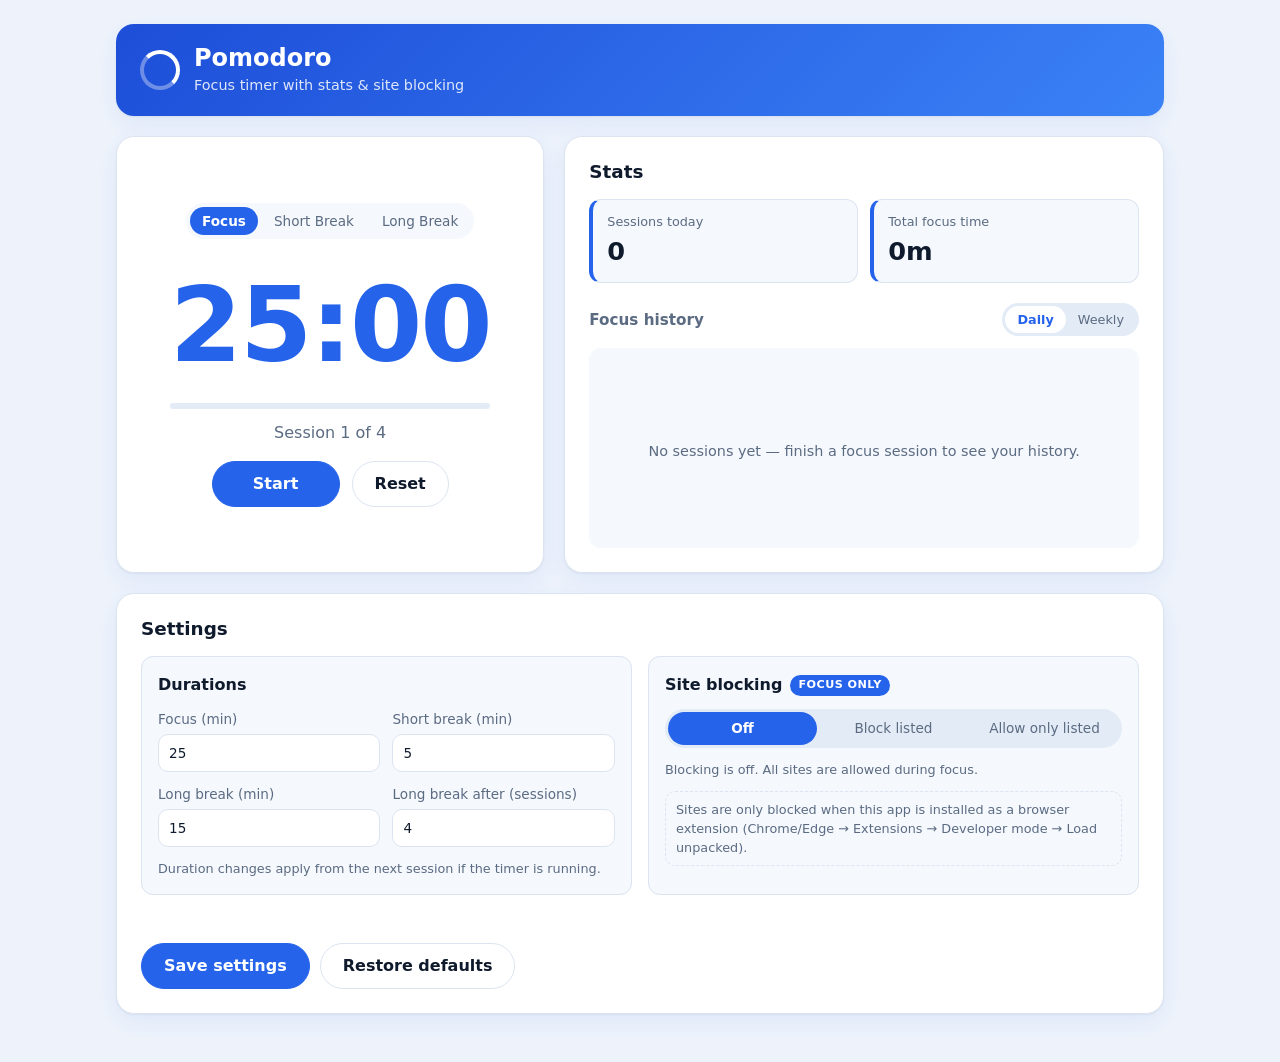
==== index.html @ adfc5415 "Initial commit" ====
<!DOCTYPE html>
<html lang="en">
<head>
  <meta charset="UTF-8">
  <meta name="viewport" content="width=device-width, initial-scale=1.0">
  <title>Pomodoro Timer</title>
  <link rel="stylesheet" href="css/style.css">
</head>
<body>
  <main class="app" data-mode="focus">
    <!-- Header -->
    <header class="card app-header">
      <div class="brand">
        <span class="brand-mark" aria-hidden="true"></span>
        <div>
          <h1>Pomodoro</h1>
          <p class="brand-sub">Focus timer with stats &amp; site blocking</p>
        </div>
      </div>
    </header>

    <!-- Timer -->
    <section class="card timer" aria-labelledby="timer-heading">
      <h2 id="timer-heading" class="visually-hidden">Timer</h2>

      <ol class="modes" aria-label="Current mode">
        <li class="mode" data-mode="focus" aria-current="step">Focus</li>
        <li class="mode" data-mode="short">Short Break</li>
        <li class="mode" data-mode="long">Long Break</li>
      </ol>

      <div id="time" class="time" role="timer" aria-live="off">25:00</div>

      <div class="progress" aria-hidden="true"><div id="progressBar" class="progress-bar"></div></div>

      <p id="cycle" class="cycle">Session 1 of 4</p>

      <div class="controls">
        <button id="startPause" type="button" class="btn btn-primary">Start</button>
        <button id="reset" type="button" class="btn">Reset</button>
      </div>

      <p id="blockStatus" class="block-status" hidden></p>
      <p id="status" class="visually-hidden" aria-live="polite"></p>
    </section>

    <!-- Stats -->
    <section class="card stats" aria-labelledby="stats-heading">
      <h2 id="stats-heading" class="card-title">Stats</h2>

      <div class="tiles">
        <div class="tile">
          <span class="tile-label">Sessions today</span>
          <span id="todayCount" class="tile-value">0</span>
        </div>
        <div class="tile">
          <span class="tile-label">Total focus time</span>
          <span id="totalFocus" class="tile-value">0m</span>
        </div>
      </div>

      <div class="chart-header">
        <h3 id="chart-heading">Focus history</h3>
        <div class="toggle" role="group" aria-label="History range">
          <button type="button" class="toggle-btn" data-range="daily" aria-pressed="true">Daily</button>
          <button type="button" class="toggle-btn" data-range="weekly" aria-pressed="false">Weekly</button>
        </div>
      </div>

      <div id="chart" class="chart" role="img" aria-labelledby="chart-heading">
        <p class="chart-empty">No sessions yet — finish a focus session to see your history.</p>
      </div>
    </section>

    <!-- Settings -->
    <section class="card settings" aria-labelledby="settings-heading">
      <h2 id="settings-heading" class="card-title">Settings</h2>

      <form id="settingsForm" class="settings-form" novalidate>
        <!-- Durations -->
        <fieldset class="panel">
          <legend class="panel-title">Durations</legend>
          <div class="fields">
            <label class="field">
              <span>Focus (min)</span>
              <input type="number" name="focus" min="1" max="120" step="1" value="25" required>
            </label>
            <label class="field">
              <span>Short break (min)</span>
              <input type="number" name="short" min="1" max="120" step="1" value="5" required>
            </label>
            <label class="field">
              <span>Long break (min)</span>
              <input type="number" name="long" min="1" max="120" step="1" value="15" required>
            </label>
            <label class="field">
              <span>Long break after (sessions)</span>
              <input type="number" name="longEvery" min="1" max="12" step="1" value="4" required>
            </label>
          </div>
          <p class="hint">Duration changes apply from the next session if the timer is running.</p>
        </fieldset>

        <!-- Site blocking -->
        <fieldset class="panel">
          <legend class="panel-title">Site blocking <span class="badge">focus only</span></legend>

          <div class="segmented" role="radiogroup" aria-label="Blocking mode">
            <label><input type="radio" name="blockMode" value="off" checked><span>Off</span></label>
            <label><input type="radio" name="blockMode" value="blocklist"><span>Block listed</span></label>
            <label><input type="radio" name="blockMode" value="allowlist"><span>Allow only listed</span></label>
          </div>

          <p id="modeHint" class="hint">Blocking is off. All sites are allowed during focus.</p>

          <label class="field site-list" data-for-mode="blocklist" hidden>
            <span>Disallowed sites <small>(one per line)</small></span>
            <textarea name="blockedSites" rows="5" spellcheck="false" autocapitalize="off"
                      placeholder="youtube.com&#10;reddit.com&#10;x.com"></textarea>
          </label>

          <label class="field site-list" data-for-mode="allowlist" hidden>
            <span>Allowed sites <small>(one per line)</small></span>
            <textarea name="allowedSites" rows="5" spellcheck="false" autocapitalize="off"
                      placeholder="docs.google.com&#10;github.com&#10;stackoverflow.com"></textarea>
          </label>

          <p id="blockerNote" class="note">
            Sites are only blocked when this app is installed as a browser extension
            (Chrome/Edge → Extensions → Developer mode → Load unpacked).
          </p>
        </fieldset>

        <p id="settingsError" class="form-error" role="alert"></p>

        <div class="form-actions">
          <button type="submit" class="btn btn-primary">Save settings</button>
          <button type="button" id="restoreDefaults" class="btn">Restore defaults</button>
        </div>
      </form>
    </section>
  </main>

  <script defer src="js/storage.js"></script>
  <script defer src="js/timer.js"></script>
  <script defer src="js/stats.js"></script>
  <script defer src="js/app.js"></script>
</body>
</html>
---- css/style.css ----
/* ==========================================================================
   Theme tokens — blue theme
   ========================================================================== */
:root {
  --bg: #eef3fb;
  --surface: #ffffff;
  --panel: #f5f8fd;
  --text: #0f1b2d;
  --muted: #5b6b82;
  --border: #dbe4f0;
  --track: #e3ebf6;

  --primary: #2563eb;
  --primary-strong: #1d4ed8;
  --focus: #2563eb;   /* blue   */
  --short: #0891b2;   /* cyan   */
  --long: #4f46e5;    /* indigo */
  --accent: var(--focus);
  --on-accent: #ffffff;

  --success: #0f766e;
  --danger: #dc2626;

  --header-from: #1d4ed8;
  --header-to: #3b82f6;

  --radius: 18px;
  --radius-sm: 12px;
  --shadow: 0 1px 2px rgb(15 27 45 / 0.05), 0 8px 24px rgb(37 99 235 / 0.08);
  --font: system-ui, -apple-system, "Segoe UI", Roboto, sans-serif;
}

@media (prefers-color-scheme: dark) {
  :root {
    --bg: #0b1220;
    --surface: #121b2e;
    --panel: #0f1828;
    --text: #e5ecf6;
    --muted: #94a3b8;
    --border: #1f2a40;
    --track: #1a2438;

    --primary: #60a5fa;
    --primary-strong: #3b82f6;
    --focus: #60a5fa;
    --short: #22d3ee;
    --long: #818cf8;
    --on-accent: #0b1220;

    --success: #2dd4bf;
    --danger: #f87171;

    --header-from: #1e3a8a;
    --header-to: #1d4ed8;

    --shadow: 0 1px 2px rgb(0 0 0 / 0.3);
  }
}

/* Per-mode accent color (set data-mode on .app) */
.app[data-mode="focus"] { --accent: var(--focus); }
.app[data-mode="short"] { --accent: var(--short); }
.app[data-mode="long"]  { --accent: var(--long); }

/* ==========================================================================
   Base
   ========================================================================== */
*,
*::before,
*::after { box-sizing: border-box; }

body {
  margin: 0;
  background: var(--bg);
  color: var(--text);
  font-family: var(--font);
  line-height: 1.5;
}

h1, h2, h3 { margin: 0; line-height: 1.2; }
h3 { font-size: 0.95rem; color: var(--muted); font-weight: 600; }

[hidden] { display: none !important; }

.visually-hidden {
  position: absolute;
  width: 1px;
  height: 1px;
  overflow: hidden;
  clip: rect(0 0 0 0);
  white-space: nowrap;
}

:focus-visible {
  outline: 3px solid var(--primary);
  outline-offset: 2px;
}

/* ==========================================================================
   Layout — card grid
   ========================================================================== */
.app {
  max-width: 1080px;
  margin: 0 auto;
  padding: 24px 16px 48px;
  display: grid;
  gap: 20px;
  grid-template-columns: minmax(0, 1fr);
  grid-template-areas:
    "header"
    "timer"
    "stats"
    "settings";
}
.app-header { grid-area: header; }
.timer      { grid-area: timer; }
.stats      { grid-area: stats; }
.settings   { grid-area: settings; }

@media (min-width: 880px) {
  .app {
    grid-template-columns: minmax(0, 5fr) minmax(0, 7fr);
    grid-template-areas:
      "header header"
      "timer  stats"
      "settings settings";
  }
}

.card {
  background: var(--surface);
  border: 1px solid var(--border);
  border-radius: var(--radius);
  box-shadow: var(--shadow);
  padding: 24px;
}

.card-title {
  font-size: 1.15rem;
  margin-bottom: 16px;
}

/* ==========================================================================
   Header
   ========================================================================== */
.app-header {
  background: linear-gradient(135deg, var(--header-from), var(--header-to));
  border: 0;
  color: #ffffff;
  padding: 20px 24px;
}
.brand {
  display: flex;
  align-items: center;
  gap: 14px;
}
.brand-mark {
  width: 40px;
  height: 40px;
  flex: none;
  border-radius: 50%;
  border: 4px solid rgb(255 255 255 / 0.35);
  border-top-color: #ffffff;
  border-right-color: #ffffff;
}
.app-header h1 { font-size: 1.5rem; }
.brand-sub {
  margin: 2px 0 0;
  font-size: 0.9rem;
  opacity: 0.85;
}

/* ==========================================================================
   Buttons
   ========================================================================== */
.btn {
  font: inherit;
  font-weight: 600;
  padding: 10px 22px;
  border-radius: 999px;
  border: 1px solid var(--border);
  background: var(--surface);
  color: var(--text);
  cursor: pointer;
  transition: background 0.2s, border-color 0.2s, transform 0.05s;
}
.btn:hover { background: var(--track); }
.btn:active { transform: translateY(1px); }

.btn-primary {
  background: var(--primary);
  border-color: var(--primary);
  color: var(--on-accent);
  min-width: 128px;
}
.btn-primary:hover { background: var(--primary-strong); border-color: var(--primary-strong); }

.timer .btn-primary { background: var(--accent); border-color: var(--accent); }
.timer .btn-primary:hover { filter: brightness(1.08); }

/* ==========================================================================
   Timer card
   ========================================================================== */
.timer {
  text-align: center;
  display: flex;
  flex-direction: column;
  justify-content: center;
  align-items: center;
}

.modes {
  list-style: none;
  margin: 0 0 8px;
  padding: 4px;
  display: inline-flex;
  gap: 4px;
  flex-wrap: wrap;
  justify-content: center;
  background: var(--panel);
  border-radius: 999px;
}
.mode {
  font-size: 0.85rem;
  padding: 4px 12px;
  border-radius: 999px;
  color: var(--muted);
}
.mode[aria-current="step"] {
  background: var(--accent);
  color: var(--on-accent);
  font-weight: 600;
}

.time {
  font-size: clamp(4rem, 14vw, 6.5rem);
  font-weight: 700;
  font-variant-numeric: tabular-nums;
  letter-spacing: -0.02em;
  color: var(--accent);
  transition: color 0.3s;
}

.progress {
  width: 100%;
  max-width: 320px;
  height: 6px;
  border-radius: 999px;
  background: var(--track);
  overflow: hidden;
  margin-bottom: 12px;
}
.progress-bar {
  height: 100%;
  width: var(--p, 0%);
  background: var(--accent);
  border-radius: inherit;
  transition: width 0.25s linear;
}

.cycle { margin: 0 0 16px; color: var(--muted); }

.controls {
  display: flex;
  justify-content: center;
  gap: 12px;
}

.block-status {
  margin: 16px 0 0;
  padding: 6px 12px;
  border-radius: 999px;
  background: var(--panel);
  border: 1px solid var(--border);
  color: var(--primary);
  font-size: 0.85rem;
  font-weight: 600;
}

/* ==========================================================================
   Stats card
   ========================================================================== */
.tiles {
  display: grid;
  grid-template-columns: 1fr 1fr;
  gap: 12px;
  margin-bottom: 20px;
}
.tile {
  background: var(--panel);
  border: 1px solid var(--border);
  border-left: 4px solid var(--primary);
  border-radius: var(--radius-sm);
  padding: 12px 14px;
  display: flex;
  flex-direction: column;
}
.tile-label { font-size: 0.8rem; color: var(--muted); }
.tile-value {
  font-size: 1.6rem;
  font-weight: 700;
  font-variant-numeric: tabular-nums;
}

.chart-header {
  display: flex;
  align-items: center;
  justify-content: space-between;
  gap: 8px;
  margin-bottom: 12px;
}

.toggle {
  display: inline-flex;
  background: var(--track);
  border-radius: 999px;
  padding: 3px;
}
.toggle-btn {
  font: inherit;
  font-size: 0.8rem;
  border: 0;
  background: transparent;
  color: var(--muted);
  padding: 4px 12px;
  border-radius: 999px;
  cursor: pointer;
}
.toggle-btn[aria-pressed="true"] {
  background: var(--surface);
  color: var(--primary);
  font-weight: 600;
}

/* Bar chart: app.js renders
   <div class="bar-col">
     <span class="bar-value">25m</span>
     <div class="bar-track"><div class="bar" style="--h: 60%"></div></div>
     <span class="bar-label">Mon</span>
   </div>
*/
.chart {
  display: flex;
  align-items: stretch;
  gap: 6px;
  height: 200px;
  padding: 12px 8px 4px;
  background: var(--panel);
  border-radius: var(--radius-sm);
}
.chart-empty {
  margin: auto;
  color: var(--muted);
  font-size: 0.9rem;
  text-align: center;
}

.bar-col {
  flex: 1;
  min-width: 0;
  display: flex;
  flex-direction: column;
  align-items: center;
  gap: 4px;
}
.bar-track {
  flex: 1;
  width: 100%;
  max-width: 36px;
  display: flex;
  align-items: flex-end;
  border-bottom: 1px solid var(--border);
}
.bar {
  width: 100%;
  height: var(--h, 0%);
  min-height: 2px;
  background: linear-gradient(to top, var(--primary-strong), var(--primary));
  opacity: 0.75;
  border-radius: 6px 6px 0 0;
  transition: height 0.4s ease;
}
.bar-col.is-current .bar { opacity: 1; }
.bar-value,
.bar-label {
  font-size: 0.72rem;
  color: var(--muted);
  font-variant-numeric: tabular-nums;
  white-space: nowrap;
}
.bar-col.is-current .bar-label { color: var(--primary); font-weight: 700; }

/* ==========================================================================
   Settings card
   ========================================================================== */
.settings-form {
  display: grid;
  grid-template-columns: minmax(0, 1fr);
  gap: 16px;
}
@media (min-width: 880px) {
  .settings-form { grid-template-columns: minmax(0, 1fr) minmax(0, 1fr); }
}

/* Inner cards */
.panel {
  margin: 0;
  min-width: 0;
  background: var(--panel);
  border: 1px solid var(--border);
  border-radius: var(--radius-sm);
  padding: 16px;
  display: flex;
  flex-direction: column;
  gap: 12px;
}
.panel-title {
  float: left;          /* keeps the legend inside the panel's padding box */
  width: 100%;
  padding: 0;
  font-weight: 700;
  display: flex;
  align-items: center;
  gap: 8px;
}
.badge {
  font-size: 0.7rem;
  font-weight: 600;
  padding: 2px 8px;
  border-radius: 999px;
  background: var(--primary);
  color: var(--on-accent);
  text-transform: uppercase;
  letter-spacing: 0.04em;
}

.fields {
  display: grid;
  grid-template-columns: 1fr 1fr;
  gap: 12px;
}
.field {
  display: flex;
  flex-direction: column;
  gap: 4px;
  font-size: 0.85rem;
  color: var(--muted);
}
.field small { font-weight: 400; }
.field input,
.field textarea {
  font: inherit;
  color: var(--text);
  background: var(--surface);
  border: 1px solid var(--border);
  border-radius: 10px;
  padding: 8px 10px;
}
.field textarea {
  resize: vertical;
  min-height: 110px;
  font-family: ui-monospace, "Cascadia Code", Consolas, monospace;
  font-size: 0.85rem;
}
.field input:focus,
.field textarea:focus { border-color: var(--primary); }
.field input[aria-invalid="true"],
.field textarea[aria-invalid="true"] { border-color: var(--danger); }

/* Segmented radio control */
.segmented {
  display: flex;
  background: var(--track);
  border-radius: 999px;
  padding: 3px;
  gap: 2px;
}
.segmented label {
  flex: 1;
  position: relative;
}
.segmented input {
  position: absolute;
  opacity: 0;
  inset: 0;
  margin: 0;
  cursor: pointer;
}
.segmented span {
  display: block;
  text-align: center;
  font-size: 0.85rem;
  padding: 6px 10px;
  border-radius: 999px;
  color: var(--muted);
  white-space: nowrap;
}
.segmented input:checked + span {
  background: var(--primary);
  color: var(--on-accent);
  font-weight: 600;
}
.segmented input:focus-visible + span {
  outline: 3px solid var(--primary);
  outline-offset: 2px;
}

.hint,
.note {
  margin: 0;
  font-size: 0.8rem;
  color: var(--muted);
}
.note {
  padding: 8px 10px;
  border-radius: 10px;
  border: 1px dashed var(--border);
}

.form-error {
  grid-column: 1 / -1;
  margin: 0;
  min-height: 1.2em;
  color: var(--danger);
  font-size: 0.85rem;
}
.form-error.is-success { color: var(--success); }

.form-actions {
  grid-column: 1 / -1;
  display: flex;
  flex-wrap: wrap;
  gap: 10px;
}

/* ==========================================================================
   Small screens
   ========================================================================== */
@media (max-width: 420px) {
  .card { padding: 18px; }
  .fields { grid-template-columns: 1fr; }
  .chart-header { flex-direction: column; align-items: flex-start; }
  .bar-value { display: none; }
  .segmented { flex-direction: column; border-radius: var(--radius-sm); }
}

@media (prefers-reduced-motion: reduce) {
  * { transition: none !important; }
}
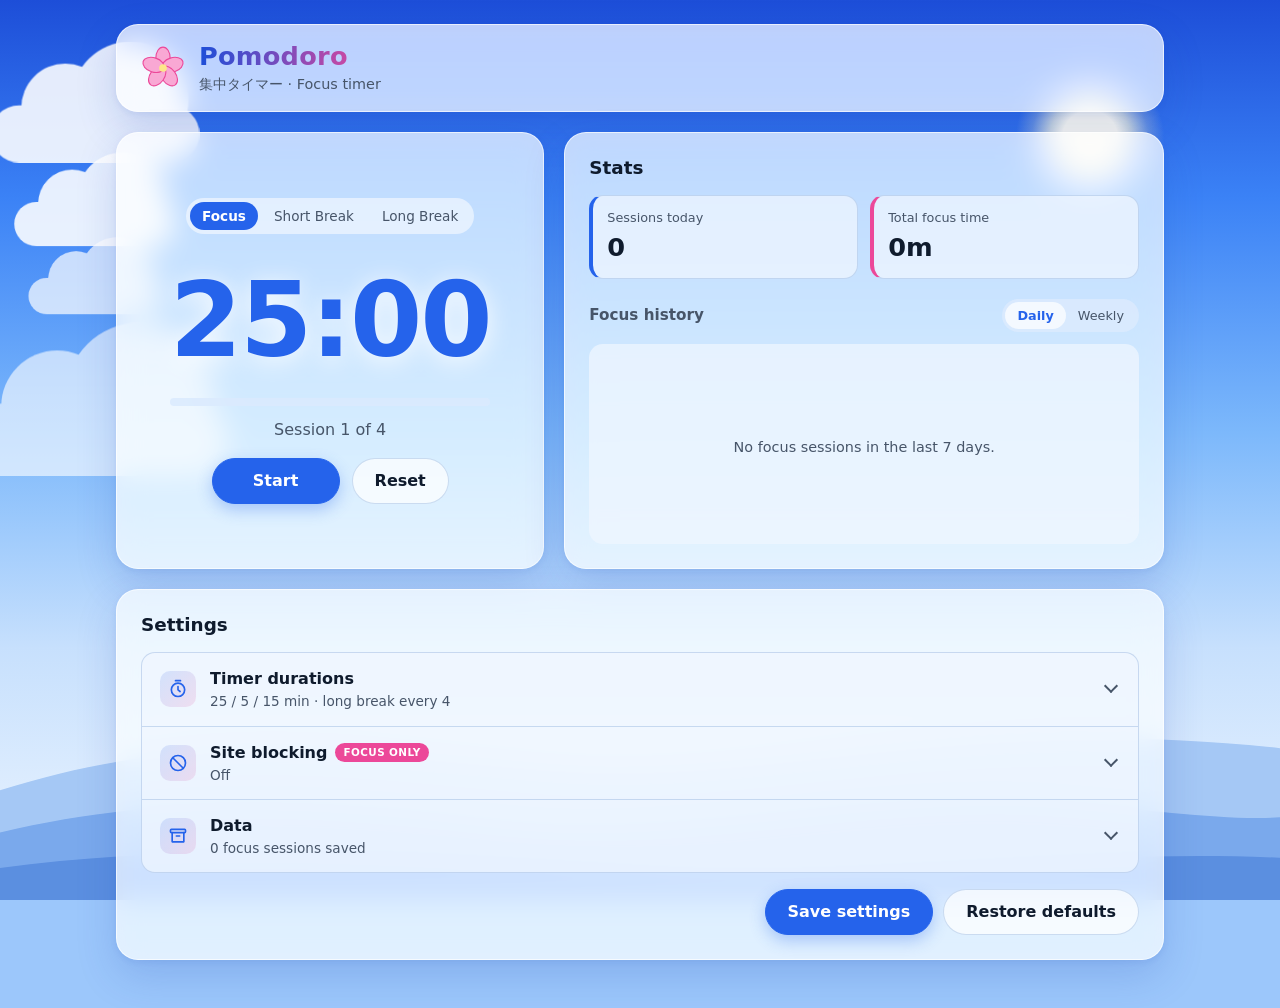
==== commit df237540: "allowed sites" ====
--- a/index.html
+++ b/index.html
@@ -7,14 +7,44 @@
   <link rel="stylesheet" href="css/style.css">
 </head>
 <body>
+  <!-- Decorative anime sky scene (CSS + inline SVG only) -->
+  <div class="scene" aria-hidden="true">
+    <div class="stars"></div>
+    <div class="sun"></div>
+    <div class="cloud"></div>
+    <div class="cloud"></div>
+    <div class="cloud"></div>
+    <div class="cloud"></div>
+    <svg class="hills" viewBox="0 0 1440 320" preserveAspectRatio="none" focusable="false">
+      <path class="hill hill-far"  d="M0 190 C 240 110 420 150 640 165 C 860 180 1080 100 1440 140 L1440 320 L0 320 Z"/>
+      <path class="hill hill-mid"  d="M0 240 C 200 190 380 205 560 228 C 760 255 980 185 1200 205 C 1300 214 1380 226 1440 222 L1440 320 L0 320 Z"/>
+      <path class="hill hill-near" d="M0 282 C 220 250 460 268 720 284 C 980 300 1200 258 1440 270 L1440 320 L0 320 Z"/>
+    </svg>
+    <div class="petals">
+      <span class="petal"></span><span class="petal"></span><span class="petal"></span>
+      <span class="petal"></span><span class="petal"></span><span class="petal"></span>
+      <span class="petal"></span><span class="petal"></span><span class="petal"></span>
+      <span class="petal"></span><span class="petal"></span><span class="petal"></span>
+    </div>
+  </div>
+
   <main class="app" data-mode="focus">
     <!-- Header -->
     <header class="card app-header">
       <div class="brand">
-        <span class="brand-mark" aria-hidden="true"></span>
+        <svg class="brand-mark" viewBox="-20 -20 40 40" aria-hidden="true" focusable="false">
+          <g class="sakura-petals">
+            <ellipse rx="6.5" ry="10" cy="-9"/>
+            <ellipse rx="6.5" ry="10" cy="-9" transform="rotate(72)"/>
+            <ellipse rx="6.5" ry="10" cy="-9" transform="rotate(144)"/>
+            <ellipse rx="6.5" ry="10" cy="-9" transform="rotate(216)"/>
+            <ellipse rx="6.5" ry="10" cy="-9" transform="rotate(288)"/>
+          </g>
+          <circle class="sakura-center" r="3.5"/>
+        </svg>
         <div>
           <h1>Pomodoro</h1>
-          <p class="brand-sub">Focus timer with stats &amp; site blocking</p>
+          <p class="brand-sub"><span lang="ja">集中タイマー</span> · Focus timer</p>
         </div>
       </div>
     </header>
@@ -72,70 +102,115 @@
       </div>
     </section>
 
-    <!-- Settings -->
+    <!-- Settings: browser-style expandable rows (one open at a time via details[name]) -->
     <section class="card settings" aria-labelledby="settings-heading">
       <h2 id="settings-heading" class="card-title">Settings</h2>
 
       <form id="settingsForm" class="settings-form" novalidate>
-        <!-- Durations -->
-        <fieldset class="panel">
-          <legend class="panel-title">Durations</legend>
-          <div class="fields">
-            <label class="field">
-              <span>Focus (min)</span>
-              <input type="number" name="focus" min="1" max="120" step="1" value="25" required>
-            </label>
-            <label class="field">
-              <span>Short break (min)</span>
-              <input type="number" name="short" min="1" max="120" step="1" value="5" required>
-            </label>
-            <label class="field">
-              <span>Long break (min)</span>
-              <input type="number" name="long" min="1" max="120" step="1" value="15" required>
-            </label>
-            <label class="field">
-              <span>Long break after (sessions)</span>
-              <input type="number" name="longEvery" min="1" max="12" step="1" value="4" required>
-            </label>
+        <div class="setting-rows">
+
+          <!-- Row 1: durations -->
+          <details class="setting-row" name="settings">
+            <summary>
+              <span class="row-icon" aria-hidden="true">
+                <svg viewBox="0 0 24 24" focusable="false"><circle cx="12" cy="13" r="8"/><path d="M12 9v4l2.5 2M9 2h6"/></svg>
+              </span>
+              <span class="row-text">
+                <span class="row-title">Timer durations</span>
+                <span id="durationsSummary" class="row-summary">25 / 5 / 15 min · long break every 4</span>
+              </span>
+              <span class="row-chevron" aria-hidden="true"></span>
+            </summary>
+            <div class="row-body">
+              <div class="fields">
+                <label class="field">
+                  <span>Focus (min)</span>
+                  <input type="number" name="focus" min="1" max="120" step="1" value="25" required>
+                </label>
+                <label class="field">
+                  <span>Short break (min)</span>
+                  <input type="number" name="short" min="1" max="120" step="1" value="5" required>
+                </label>
+                <label class="field">
+                  <span>Long break (min)</span>
+                  <input type="number" name="long" min="1" max="120" step="1" value="15" required>
+                </label>
+                <label class="field">
+                  <span>Long break after (sessions)</span>
+                  <input type="number" name="longEvery" min="1" max="12" step="1" value="4" required>
+                </label>
+              </div>
+              <p class="hint">Duration changes apply from the next session if the timer is running.</p>
+            </div>
+          </details>
+
+          <!-- Row 2: site blocking -->
+          <details class="setting-row" name="settings">
+            <summary>
+              <span class="row-icon" aria-hidden="true">
+                <svg viewBox="0 0 24 24" focusable="false"><circle cx="12" cy="12" r="9"/><path d="M5.7 5.7l12.6 12.6"/></svg>
+              </span>
+              <span class="row-text">
+                <span class="row-title">Site blocking <span class="badge">focus only</span></span>
+                <span id="blockingSummary" class="row-summary">Off</span>
+              </span>
+              <span class="row-chevron" aria-hidden="true"></span>
+            </summary>
+            <div class="row-body">
+              <div class="segmented" role="radiogroup" aria-label="Blocking mode">
+                <label><input type="radio" name="blockMode" value="off" checked><span>Off</span></label>
+                <label><input type="radio" name="blockMode" value="blocklist"><span>Block listed</span></label>
+                <label><input type="radio" name="blockMode" value="allowlist"><span>Allow only listed</span></label>
+              </div>
+
+              <p id="modeHint" class="hint">Blocking is off. All sites are allowed during focus.</p>
+
+              <label class="field site-list" data-for-mode="blocklist" hidden>
+                <span>Disallowed sites <small>(one per line)</small></span>
+                <textarea name="blockedSites" rows="5" spellcheck="false" autocapitalize="off"
+                          placeholder="youtube.com&#10;reddit.com&#10;x.com"></textarea>
+              </label>
+
+              <label class="field site-list" data-for-mode="allowlist" hidden>
+                <span>Allowed sites <small>(one per line)</small></span>
+                <textarea name="allowedSites" rows="5" spellcheck="false" autocapitalize="off"
+                          placeholder="docs.google.com&#10;github.com&#10;stackoverflow.com"></textarea>
+              </label>
+
+              <p id="blockerNote" class="note">
+                Sites are only blocked when this app is installed as a browser extension
+                (Chrome/Edge → Extensions → Developer mode → Load unpacked).
+              </p>
+            </div>
+          </details>
+
+          <!-- Row 3: data -->
+          <details class="setting-row" name="settings">
+            <summary>
+              <span class="row-icon" aria-hidden="true">
+                <svg viewBox="0 0 24 24" focusable="false"><rect x="3" y="4" width="18" height="4" rx="1"/><path d="M5 8v11h14V8M10 12h4"/></svg>
+              </span>
+              <span class="row-text">
+                <span class="row-title">Data</span>
+                <span id="dataSummary" class="row-summary">0 focus sessions saved</span>
+              </span>
+              <span class="row-chevron" aria-hidden="true"></span>
+            </summary>
+            <div class="row-body">
+              <p class="hint">Your focus history is stored only in this browser. Clearing it cannot be undone.</p>
+              <div>
+                <button type="button" id="clearHistory" class="btn btn-danger">Clear focus history</button>
+              </div>
+            </div>
+          </details>
+        </div>
+
+        <div class="settings-footer">
+          <p id="settingsError" class="form-error" role="alert"></p>
+          <div class="form-actions">
+            <button type="submit" class="btn btn-primary">Save settings</button>
+            <button type="button" id="restoreDefaults" class="btn">Restore defaults</button>
           </div>
-          <p class="hint">Duration changes apply from the next session if the timer is running.</p>
-        </fieldset>
-
-        <!-- Site blocking -->
-        <fieldset class="panel">
-          <legend class="panel-title">Site blocking <span class="badge">focus only</span></legend>
-
-          <div class="segmented" role="radiogroup" aria-label="Blocking mode">
-            <label><input type="radio" name="blockMode" value="off" checked><span>Off</span></label>
-            <label><input type="radio" name="blockMode" value="blocklist"><span>Block listed</span></label>
-            <label><input type="radio" name="blockMode" value="allowlist"><span>Allow only listed</span></label>
-          </div>
-
-          <p id="modeHint" class="hint">Blocking is off. All sites are allowed during focus.</p>
-
-          <label class="field site-list" data-for-mode="blocklist" hidden>
-            <span>Disallowed sites <small>(one per line)</small></span>
-            <textarea name="blockedSites" rows="5" spellcheck="false" autocapitalize="off"
-                      placeholder="youtube.com&#10;reddit.com&#10;x.com"></textarea>
-          </label>
-
-          <label class="field site-list" data-for-mode="allowlist" hidden>
-            <span>Allowed sites <small>(one per line)</small></span>
-            <textarea name="allowedSites" rows="5" spellcheck="false" autocapitalize="off"
-                      placeholder="docs.google.com&#10;github.com&#10;stackoverflow.com"></textarea>
-          </label>
-
-          <p id="blockerNote" class="note">
-            Sites are only blocked when this app is installed as a browser extension
-            (Chrome/Edge → Extensions → Developer mode → Load unpacked).
-          </p>
-        </fieldset>
-
-        <p id="settingsError" class="form-error" role="alert"></p>
-
-        <div class="form-actions">
-          <button type="submit" class="btn btn-primary">Save settings</button>
-          <button type="button" id="restoreDefaults" class="btn">Restore defaults</button>
         </div>
       </form>
     </section>
@@ -144,6 +219,7 @@
   <script defer src="js/storage.js"></script>
   <script defer src="js/timer.js"></script>
   <script defer src="js/stats.js"></script>
+  <script defer src="js/blocker.js"></script>
   <script defer src="js/app.js"></script>
 </body>
 </html>
--- a/css/style.css
+++ b/css/style.css
@@ -1,17 +1,32 @@
 /* ==========================================================================
-   Theme tokens — blue theme
+   Theme tokens — anime blue sky (light) / starry night (dark)
    ========================================================================== */
 :root {
-  --bg: #eef3fb;
-  --surface: #ffffff;
-  --panel: #f5f8fd;
+  /* Sky scene */
+  --sky: linear-gradient(180deg, #1d4ed8 0%, #3b82f6 22%, #7cb8fb 48%, #c7e0fd 72%, #eef6ff 100%);
+  --sky-fallback: #9cc7fb;
+  --hill-far: #a5c8f5;
+  --hill-mid: #7aa9ec;
+  --hill-near: #5b8fe0;
+  --cloud: #ffffff;
+  --cloud-opacity: 0.88;
+  --petal-a: #fde2ef;
+  --petal-b: #f9a8d4;
+
+  /* Surfaces (frosted glass) */
+  --glass: rgb(255 255 255 / 0.72);
+  --glass-border: rgb(255 255 255 / 0.65);
+  --panel: rgb(239 246 255 / 0.75);
   --text: #0f1b2d;
-  --muted: #5b6b82;
-  --border: #dbe4f0;
-  --track: #e3ebf6;
-
+  --muted: #475569;
+  --border: rgb(148 179 222 / 0.45);
+  --track: rgb(219 234 254 / 0.9);
+
+  /* Accents */
   --primary: #2563eb;
   --primary-strong: #1d4ed8;
+  --sakura: #ec4899;
+  --sakura-soft: #f9a8d4;
   --focus: #2563eb;   /* blue   */
   --short: #0891b2;   /* cyan   */
   --long: #4f46e5;    /* indigo */
@@ -21,39 +36,45 @@
   --success: #0f766e;
   --danger: #dc2626;
 
-  --header-from: #1d4ed8;
-  --header-to: #3b82f6;
-
-  --radius: 18px;
-  --radius-sm: 12px;
-  --shadow: 0 1px 2px rgb(15 27 45 / 0.05), 0 8px 24px rgb(37 99 235 / 0.08);
-  --font: system-ui, -apple-system, "Segoe UI", Roboto, sans-serif;
+  --radius: 22px;
+  --radius-sm: 14px;
+  --shadow: 0 2px 6px rgb(30 64 175 / 0.08), 0 16px 40px rgb(30 64 175 / 0.18);
+  --font: system-ui, -apple-system, "Segoe UI", Roboto, "Yu Gothic UI", "Meiryo", sans-serif;
 }
 
 @media (prefers-color-scheme: dark) {
   :root {
-    --bg: #0b1220;
-    --surface: #121b2e;
-    --panel: #0f1828;
+    --sky: linear-gradient(180deg, #020617 0%, #0b1437 30%, #1e1b4b 62%, #312e81 100%);
+    --sky-fallback: #0b1437;
+    --hill-far: #1e2a5a;
+    --hill-mid: #18214a;
+    --hill-near: #0f1636;
+    --cloud: #cbd5e1;
+    --cloud-opacity: 0.14;
+    --petal-a: rgb(253 226 239 / 0.55);
+    --petal-b: rgb(249 168 212 / 0.45);
+
+    --glass: rgb(15 23 42 / 0.66);
+    --glass-border: rgb(148 163 184 / 0.22);
+    --panel: rgb(30 41 82 / 0.55);
     --text: #e5ecf6;
-    --muted: #94a3b8;
-    --border: #1f2a40;
-    --track: #1a2438;
+    --muted: #a5b4cc;
+    --border: rgb(148 163 184 / 0.22);
+    --track: rgb(51 65 120 / 0.6);
 
     --primary: #60a5fa;
     --primary-strong: #3b82f6;
+    --sakura: #f472b6;
+    --sakura-soft: #f9a8d4;
     --focus: #60a5fa;
     --short: #22d3ee;
-    --long: #818cf8;
+    --long: #a5b4fc;
     --on-accent: #0b1220;
 
     --success: #2dd4bf;
     --danger: #f87171;
 
-    --header-from: #1e3a8a;
-    --header-to: #1d4ed8;
-
-    --shadow: 0 1px 2px rgb(0 0 0 / 0.3);
+    --shadow: 0 2px 6px rgb(0 0 0 / 0.3), 0 16px 40px rgb(0 0 0 / 0.35);
   }
 }
 
@@ -71,9 +92,11 @@
 
 body {
   margin: 0;
-  background: var(--bg);
+  min-height: 100vh;
+  background: var(--sky-fallback);
   color: var(--text);
   font-family: var(--font);
+  font-size: 1rem; /* extension pages default to 75% in Chromium */
   line-height: 1.5;
 }
 
@@ -97,9 +120,146 @@
 }
 
 /* ==========================================================================
-   Layout — card grid
+   Sky scene (decorative, fixed behind everything)
+   ========================================================================== */
+.scene {
+  position: fixed;
+  inset: 0;
+  z-index: 0;
+  overflow: hidden;
+  pointer-events: none;
+  background: var(--sky);
+}
+
+/* Sun (light) / crescent moon (dark) */
+.sun {
+  position: absolute;
+  top: 7vh;
+  right: 9vw;
+  width: 150px;
+  height: 150px;
+  border-radius: 50%;
+  background: radial-gradient(circle, #fffdf2 0 26%, rgb(255 250 220 / 0.75) 38%, rgb(255 244 200 / 0.25) 55%, transparent 70%);
+}
+
+/* Stars — only visible at night */
+.stars {
+  position: absolute;
+  inset: 0 0 35% 0;
+  opacity: 0;
+  background-image:
+    radial-gradient(1.6px 1.6px at 22px 34px, #ffffff, transparent),
+    radial-gradient(1.2px 1.2px at 130px 80px, #e0e7ff, transparent),
+    radial-gradient(1.8px 1.8px at 200px 20px, #ffffff, transparent),
+    radial-gradient(1px 1px at 70px 150px, #c7d2fe, transparent),
+    radial-gradient(1.4px 1.4px at 250px 130px, #ffffff, transparent),
+    radial-gradient(1px 1px at 170px 190px, #e0e7ff, transparent);
+  background-size: 280px 220px;
+}
+
+/* Clouds: a pill with two puffs */
+.cloud {
+  position: absolute;
+  left: 0;
+  width: 190px;
+  height: 52px;
+  border-radius: 999px;
+  background: var(--cloud);
+  opacity: var(--cloud-opacity); /* whole-cloud opacity: no darker overlaps */
+  animation: drift 120s linear infinite;
+  will-change: transform;
+}
+.cloud::before,
+.cloud::after {
+  content: "";
+  position: absolute;
+  border-radius: 50%;
+  background: inherit;
+}
+.cloud::before { width: 80px; height: 80px; top: -38px; left: 28px; }
+.cloud::after  { width: 106px; height: 106px; top: -58px; left: 74px; }
+
+.cloud:nth-of-type(3) { top: 12vh; transform: scale(1.1); animation-duration: 130s; animation-delay: -20s; }
+.cloud:nth-of-type(4) { top: 30vh; transform: scale(0.7); animation-duration: 95s;  animation-delay: -70s; opacity: calc(var(--cloud-opacity) * 0.8); }
+.cloud:nth-of-type(5) { top: 46vh; transform: scale(1.4); animation-duration: 150s; animation-delay: -110s; opacity: calc(var(--cloud-opacity) * 0.7); }
+.cloud:nth-of-type(6) { top: 22vh; transform: scale(0.85); animation-duration: 110s; animation-delay: -45s; }
+
+@keyframes drift {
+  from { translate: -260px 0; }
+  to   { translate: calc(100vw + 260px) 0; }
+}
+
+/* Hills */
+.hills {
+  position: absolute;
+  left: 0;
+  bottom: 0;
+  width: 100%;
+  height: 30vh;
+  min-height: 160px;
+}
+.hill-far  { fill: var(--hill-far); }
+.hill-mid  { fill: var(--hill-mid); }
+.hill-near { fill: var(--hill-near); }
+
+/* Sakura petals */
+.petal {
+  position: absolute;
+  top: -4vh;
+  width: 13px;
+  height: 10px;
+  border-radius: 150% 0 150% 0;
+  background: linear-gradient(135deg, var(--petal-a), var(--petal-b));
+  opacity: 0.9;
+  animation: petal-fall 16s linear infinite;
+  will-change: transform;
+}
+.petal:nth-child(1)  { left: 4%;  animation-duration: 15s; animation-delay: -2s; }
+.petal:nth-child(2)  { left: 13%; animation-duration: 19s; animation-delay: -9s;  width: 10px; height: 8px; }
+.petal:nth-child(3)  { left: 22%; animation-duration: 17s; animation-delay: -14s; }
+.petal:nth-child(4)  { left: 31%; animation-duration: 22s; animation-delay: -5s;  width: 9px;  height: 7px; }
+.petal:nth-child(5)  { left: 42%; animation-duration: 18s; animation-delay: -11s; }
+.petal:nth-child(6)  { left: 51%; animation-duration: 21s; animation-delay: -17s; width: 15px; height: 11px; }
+.petal:nth-child(7)  { left: 60%; animation-duration: 16s; animation-delay: -7s; }
+.petal:nth-child(8)  { left: 69%; animation-duration: 23s; animation-delay: -1s;  width: 10px; height: 8px; }
+.petal:nth-child(9)  { left: 77%; animation-duration: 18s; animation-delay: -12s; }
+.petal:nth-child(10) { left: 85%; animation-duration: 20s; animation-delay: -4s;  width: 12px; height: 9px; }
+.petal:nth-child(11) { left: 92%; animation-duration: 17s; animation-delay: -15s; }
+.petal:nth-child(12) { left: 97%; animation-duration: 24s; animation-delay: -10s; width: 9px;  height: 7px; }
+
+@keyframes petal-fall {
+  0%   { transform: translate3d(0, 0, 0) rotate(0deg); }
+  25%  { transform: translate3d(-40px, 27vh, 0) rotate(100deg); }
+  50%  { transform: translate3d(20px, 54vh, 0) rotate(190deg); }
+  75%  { transform: translate3d(-50px, 81vh, 0) rotate(280deg); }
+  100% { transform: translate3d(-10px, 110vh, 0) rotate(370deg); }
+}
+
+@keyframes twinkle {
+  from { opacity: 0.55; }
+  to   { opacity: 1; }
+}
+
+@media (prefers-color-scheme: dark) {
+  .stars { opacity: 0.9; animation: twinkle 4s ease-in-out infinite alternate; }
+  .sun {
+    width: 84px;
+    height: 84px;
+    top: 9vh;
+    right: 12vw;
+    background: transparent;
+    box-shadow: inset -20px 6px 0 0 #fef3c7;
+    filter: drop-shadow(0 0 18px rgb(254 243 199 / 0.45));
+  }
+  .petal { opacity: 0.6; }
+}
+
+/* ==========================================================================
+   Layout — card grid (above the scene)
    ========================================================================== */
 .app {
+  position: relative;
+  z-index: 1;
   max-width: 1080px;
   margin: 0 auto;
   padding: 24px 16px 48px;
@@ -128,11 +288,13 @@
 }
 
 .card {
-  background: var(--surface);
-  border: 1px solid var(--border);
+  background: var(--glass);
+  border: 1px solid var(--glass-border);
   border-radius: var(--radius);
   box-shadow: var(--shadow);
   padding: 24px;
+  -webkit-backdrop-filter: blur(14px) saturate(140%);
+  backdrop-filter: blur(14px) saturate(140%);
 }
 
 .card-title {
@@ -143,31 +305,35 @@
 /* ==========================================================================
    Header
    ========================================================================== */
-.app-header {
-  background: linear-gradient(135deg, var(--header-from), var(--header-to));
-  border: 0;
-  color: #ffffff;
-  padding: 20px 24px;
-}
+.app-header { padding: 16px 24px; }
 .brand {
   display: flex;
   align-items: center;
   gap: 14px;
 }
 .brand-mark {
-  width: 40px;
-  height: 40px;
+  width: 44px;
+  height: 44px;
   flex: none;
-  border-radius: 50%;
-  border: 4px solid rgb(255 255 255 / 0.35);
-  border-top-color: #ffffff;
-  border-right-color: #ffffff;
-}
-.app-header h1 { font-size: 1.5rem; }
+  animation: spin-slow 40s linear infinite;
+}
+.sakura-petals ellipse { fill: var(--sakura-soft); stroke: var(--sakura); stroke-width: 1; }
+.sakura-center { fill: #fde68a; }
+@keyframes spin-slow { to { transform: rotate(360deg); } }
+
+.app-header h1 {
+  font-size: 1.6rem;
+  font-weight: 800;
+  letter-spacing: 0.01em;
+  background: linear-gradient(90deg, var(--primary-strong), var(--sakura));
+  -webkit-background-clip: text;
+  background-clip: text;
+  color: transparent;
+}
 .brand-sub {
   margin: 2px 0 0;
   font-size: 0.9rem;
-  opacity: 0.85;
+  color: var(--muted);
 }
 
 /* ==========================================================================
@@ -179,21 +345,29 @@
   padding: 10px 22px;
   border-radius: 999px;
   border: 1px solid var(--border);
-  background: var(--surface);
+  background: var(--glass);
   color: var(--text);
   cursor: pointer;
-  transition: background 0.2s, border-color 0.2s, transform 0.05s;
-}
-.btn:hover { background: var(--track); }
-.btn:active { transform: translateY(1px); }
+  transition: background 0.2s, border-color 0.2s, transform 0.15s, box-shadow 0.2s;
+}
+.btn:hover { background: var(--track); transform: translateY(-1px); }
+.btn:active { transform: translateY(0); }
 
 .btn-primary {
   background: var(--primary);
   border-color: var(--primary);
   color: var(--on-accent);
   min-width: 128px;
+  box-shadow: 0 6px 16px rgb(37 99 235 / 0.3);
 }
 .btn-primary:hover { background: var(--primary-strong); border-color: var(--primary-strong); }
+
+.btn-danger {
+  color: var(--danger);
+  border-color: currentColor;
+  background: transparent;
+}
+.btn-danger:hover { background: rgb(220 38 38 / 0.08); }
 
 .timer .btn-primary { background: var(--accent); border-color: var(--accent); }
 .timer .btn-primary:hover { filter: brightness(1.08); }
@@ -234,17 +408,21 @@
 
 .time {
   font-size: clamp(4rem, 14vw, 6.5rem);
-  font-weight: 700;
+  font-weight: 800;
   font-variant-numeric: tabular-nums;
   letter-spacing: -0.02em;
   color: var(--accent);
+  text-shadow: 0 0 1px #fff, 0 4px 24px rgb(255 255 255 / 0.9);
   transition: color 0.3s;
+}
+@media (prefers-color-scheme: dark) {
+  .time { text-shadow: 0 0 28px rgb(96 165 250 / 0.45); }
 }
 
 .progress {
   width: 100%;
   max-width: 320px;
-  height: 6px;
+  height: 8px;
   border-radius: 999px;
   background: var(--track);
   overflow: hidden;
@@ -253,7 +431,7 @@
 .progress-bar {
   height: 100%;
   width: var(--p, 0%);
-  background: var(--accent);
+  background: linear-gradient(90deg, var(--accent), var(--sakura));
   border-radius: inherit;
   transition: width 0.25s linear;
 }
@@ -268,13 +446,13 @@
 
 .block-status {
   margin: 16px 0 0;
-  padding: 6px 12px;
+  padding: 6px 14px;
   border-radius: 999px;
   background: var(--panel);
   border: 1px solid var(--border);
-  color: var(--primary);
+  color: var(--sakura);
   font-size: 0.85rem;
-  font-weight: 600;
+  font-weight: 700;
 }
 
 /* ==========================================================================
@@ -295,10 +473,11 @@
   display: flex;
   flex-direction: column;
 }
+.tile:nth-child(2) { border-left-color: var(--sakura); }
 .tile-label { font-size: 0.8rem; color: var(--muted); }
 .tile-value {
   font-size: 1.6rem;
-  font-weight: 700;
+  font-weight: 800;
   font-variant-numeric: tabular-nums;
 }
 
@@ -327,9 +506,9 @@
   cursor: pointer;
 }
 .toggle-btn[aria-pressed="true"] {
-  background: var(--surface);
+  background: var(--glass);
   color: var(--primary);
-  font-weight: 600;
+  font-weight: 700;
 }
 
 /* Bar chart: app.js renders
@@ -375,12 +554,11 @@
   width: 100%;
   height: var(--h, 0%);
   min-height: 2px;
-  background: linear-gradient(to top, var(--primary-strong), var(--primary));
-  opacity: 0.75;
-  border-radius: 6px 6px 0 0;
+  background: linear-gradient(to top, var(--primary-strong), #7cb8fb);
+  border-radius: 8px 8px 0 0;
   transition: height 0.4s ease;
 }
-.bar-col.is-current .bar { opacity: 1; }
+.bar-col.is-current .bar { background: linear-gradient(to top, var(--sakura), var(--sakura-soft)); }
 .bar-value,
 .bar-label {
   font-size: 0.72rem;
@@ -388,56 +566,126 @@
   font-variant-numeric: tabular-nums;
   white-space: nowrap;
 }
-.bar-col.is-current .bar-label { color: var(--primary); font-weight: 700; }
-
-/* ==========================================================================
-   Settings card
+.bar-col.is-current .bar-label { color: var(--sakura); font-weight: 700; }
+
+/* ==========================================================================
+   Settings card — browser-style expandable rows
    ========================================================================== */
 .settings-form {
-  display: grid;
-  grid-template-columns: minmax(0, 1fr);
+  display: flex;
+  flex-direction: column;
   gap: 16px;
 }
-@media (min-width: 880px) {
-  .settings-form { grid-template-columns: minmax(0, 1fr) minmax(0, 1fr); }
-}
-
-/* Inner cards */
-.panel {
-  margin: 0;
-  min-width: 0;
+
+.setting-rows {
   background: var(--panel);
   border: 1px solid var(--border);
   border-radius: var(--radius-sm);
-  padding: 16px;
+  overflow: hidden;
+}
+
+.setting-row + .setting-row { border-top: 1px solid var(--border); }
+
+.setting-row > summary {
+  list-style: none;
+  cursor: pointer;
+  display: flex;
+  align-items: center;
+  gap: 14px;
+  padding: 14px 18px;
+  transition: background 0.15s;
+}
+.setting-row > summary::-webkit-details-marker { display: none; }
+.setting-row > summary:hover { background: rgb(255 255 255 / 0.35); }
+.setting-row > summary:focus-visible { outline-offset: -3px; }
+@media (prefers-color-scheme: dark) {
+  .setting-row > summary:hover { background: rgb(255 255 255 / 0.04); }
+}
+
+.row-icon {
+  flex: none;
+  width: 36px;
+  height: 36px;
+  border-radius: 10px;
+  display: grid;
+  place-items: center;
+  background: linear-gradient(135deg, rgb(37 99 235 / 0.14), rgb(236 72 153 / 0.14));
+  color: var(--primary);
+}
+.row-icon svg {
+  width: 20px;
+  height: 20px;
+  fill: none;
+  stroke: currentColor;
+  stroke-width: 2;
+  stroke-linecap: round;
+  stroke-linejoin: round;
+}
+
+.row-text {
+  flex: 1;
+  min-width: 0;
+  display: flex;
+  flex-direction: column;
+}
+.row-title {
+  font-weight: 700;
+  display: flex;
+  align-items: center;
+  gap: 8px;
+}
+.row-summary {
+  font-size: 0.85rem;
+  color: var(--muted);
+  overflow: hidden;
+  text-overflow: ellipsis;
+  white-space: nowrap;
+}
+
+.row-chevron {
+  flex: none;
+  width: 10px;
+  height: 10px;
+  margin-right: 4px;
+  border-right: 2px solid var(--muted);
+  border-bottom: 2px solid var(--muted);
+  transform: translateY(-3px) rotate(45deg);
+  transition: transform 0.2s ease;
+}
+.setting-row[open] > summary .row-chevron { transform: translateY(2px) rotate(-135deg); }
+.setting-row[open] > summary { background: rgb(255 255 255 / 0.3); }
+@media (prefers-color-scheme: dark) {
+  .setting-row[open] > summary { background: rgb(255 255 255 / 0.03); }
+}
+
+.row-body {
+  padding: 4px 18px 18px 68px; /* aligned with the row text, past the icon */
   display: flex;
   flex-direction: column;
   gap: 12px;
 }
-.panel-title {
-  float: left;          /* keeps the legend inside the panel's padding box */
-  width: 100%;
-  padding: 0;
+.setting-row[open] .row-body { animation: row-in 0.2s ease; }
+@keyframes row-in {
+  from { opacity: 0; transform: translateY(-6px); }
+  to   { opacity: 1; transform: none; }
+}
+
+.badge {
+  font-size: 0.65rem;
   font-weight: 700;
-  display: flex;
-  align-items: center;
-  gap: 8px;
-}
-.badge {
-  font-size: 0.7rem;
-  font-weight: 600;
   padding: 2px 8px;
   border-radius: 999px;
-  background: var(--primary);
-  color: var(--on-accent);
+  background: var(--sakura);
+  color: #ffffff;
   text-transform: uppercase;
   letter-spacing: 0.04em;
 }
 
 .fields {
   display: grid;
-  grid-template-columns: 1fr 1fr;
+  grid-template-columns: repeat(2, minmax(0, 1fr));
   gap: 12px;
+  max-width: 560px;
 }
 .field {
   display: flex;
@@ -451,7 +699,7 @@
 .field textarea {
   font: inherit;
   color: var(--text);
-  background: var(--surface);
+  background: var(--glass);
   border: 1px solid var(--border);
   border-radius: 10px;
   padding: 8px 10px;
@@ -459,6 +707,7 @@
 .field textarea {
   resize: vertical;
   min-height: 110px;
+  max-width: 560px;
   font-family: ui-monospace, "Cascadia Code", Consolas, monospace;
   font-size: 0.85rem;
 }
@@ -470,6 +719,7 @@
 /* Segmented radio control */
 .segmented {
   display: flex;
+  max-width: 560px;
   background: var(--track);
   border-radius: 999px;
   padding: 3px;
@@ -512,13 +762,20 @@
   color: var(--muted);
 }
 .note {
+  max-width: 560px;
   padding: 8px 10px;
   border-radius: 10px;
   border: 1px dashed var(--border);
 }
 
+.settings-footer {
+  display: flex;
+  flex-wrap: wrap;
+  align-items: center;
+  justify-content: space-between;
+  gap: 12px;
+}
 .form-error {
-  grid-column: 1 / -1;
   margin: 0;
   min-height: 1.2em;
   color: var(--danger);
@@ -527,11 +784,49 @@
 .form-error.is-success { color: var(--success); }
 
 .form-actions {
-  grid-column: 1 / -1;
   display: flex;
   flex-wrap: wrap;
   gap: 10px;
 }
+
+/* ==========================================================================
+   Blocked page (blocked.html)
+   ========================================================================== */
+.blocked-page {
+  min-height: 100vh;
+  display: grid;
+  place-items: center;
+  padding: 16px;
+}
+.blocked-card {
+  position: relative;
+  z-index: 1;
+  max-width: 460px;
+  padding: 32px 28px;
+  text-align: center;
+  display: flex;
+  flex-direction: column;
+  align-items: center;
+  gap: 10px;
+}
+.blocked-card h1 {
+  font-size: 1.8rem;
+  font-weight: 800;
+  background: linear-gradient(90deg, var(--primary-strong), var(--sakura));
+  -webkit-background-clip: text;
+  background-clip: text;
+  color: transparent;
+}
+.blocked-card p { margin: 0 0 8px; color: var(--muted); }
+.blocked-card .blocked-ja {
+  margin: 0;
+  font-size: 1rem;
+  font-weight: 700;
+  letter-spacing: 0.08em;
+  color: var(--sakura);
+}
+.blocked-mark { width: 64px; height: 64px; }
+a.btn { text-decoration: none; display: inline-block; }
 
 /* ==========================================================================
    Small screens
@@ -542,8 +837,21 @@
   .chart-header { flex-direction: column; align-items: flex-start; }
   .bar-value { display: none; }
   .segmented { flex-direction: column; border-radius: var(--radius-sm); }
+  .setting-row > summary { padding: 12px 14px; gap: 10px; }
+  .row-body { padding: 4px 14px 16px; }
+  .settings-footer { flex-direction: column; align-items: stretch; }
 }
 
 @media (prefers-reduced-motion: reduce) {
-  * { transition: none !important; }
-}
+  *,
+  *::before,
+  *::after {
+    animation: none !important;
+    transition: none !important;
+  }
+  /* Static scene: spread the clouds out instead of drifting */
+  .cloud:nth-of-type(3) { left: 6%; }
+  .cloud:nth-of-type(4) { left: 38%; }
+  .cloud:nth-of-type(5) { left: 62%; }
+  .cloud:nth-of-type(6) { left: 80%; }
+}
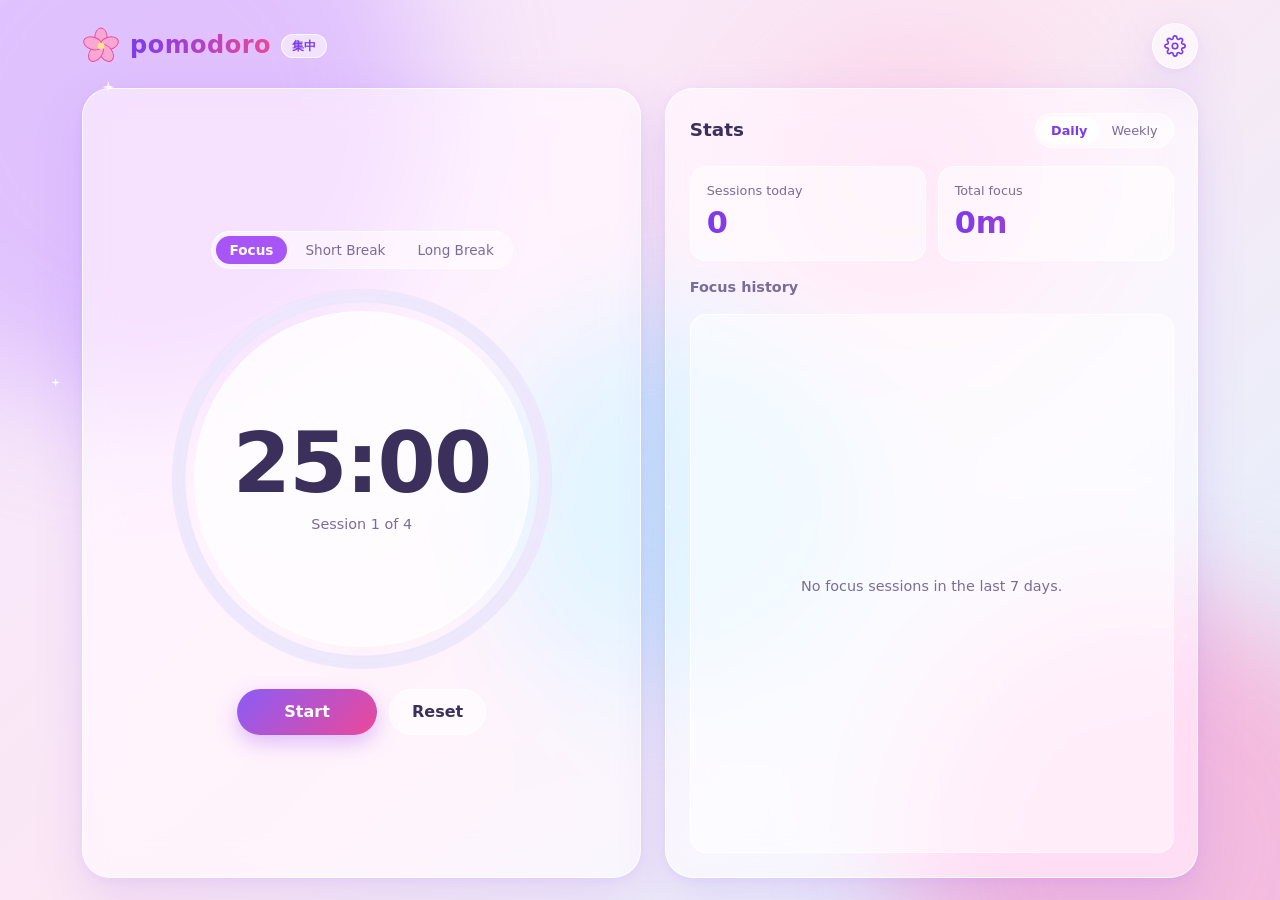
==== commit 72b14965: "theme change" ====
--- a/index.html
+++ b/index.html
@@ -7,30 +7,25 @@
   <link rel="stylesheet" href="css/style.css">
 </head>
 <body>
-  <!-- Decorative anime sky scene (CSS + inline SVG only) -->
+  <!-- Decorative pastel scene (CSS only). Keep in sync with blocked.html -->
   <div class="scene" aria-hidden="true">
-    <div class="stars"></div>
-    <div class="sun"></div>
-    <div class="cloud"></div>
-    <div class="cloud"></div>
-    <div class="cloud"></div>
-    <div class="cloud"></div>
-    <svg class="hills" viewBox="0 0 1440 320" preserveAspectRatio="none" focusable="false">
-      <path class="hill hill-far"  d="M0 190 C 240 110 420 150 640 165 C 860 180 1080 100 1440 140 L1440 320 L0 320 Z"/>
-      <path class="hill hill-mid"  d="M0 240 C 200 190 380 205 560 228 C 760 255 980 185 1200 205 C 1300 214 1380 226 1440 222 L1440 320 L0 320 Z"/>
-      <path class="hill hill-near" d="M0 282 C 220 250 460 268 720 284 C 980 300 1200 258 1440 270 L1440 320 L0 320 Z"/>
-    </svg>
+    <div class="blob"></div>
+    <div class="blob"></div>
+    <div class="blob"></div>
+    <div class="blob"></div>
+    <div class="sparkles">
+      <span></span><span></span><span></span><span></span><span></span>
+      <span></span><span></span><span></span><span></span><span></span>
+    </div>
     <div class="petals">
-      <span class="petal"></span><span class="petal"></span><span class="petal"></span>
-      <span class="petal"></span><span class="petal"></span><span class="petal"></span>
-      <span class="petal"></span><span class="petal"></span><span class="petal"></span>
-      <span class="petal"></span><span class="petal"></span><span class="petal"></span>
+      <span class="petal"></span><span class="petal"></span><span class="petal"></span><span class="petal"></span>
+      <span class="petal"></span><span class="petal"></span><span class="petal"></span><span class="petal"></span>
     </div>
   </div>
 
-  <main class="app" data-mode="focus">
-    <!-- Header -->
-    <header class="card app-header">
+  <div class="app" data-mode="focus">
+    <!-- Top bar: brand + settings drop-down -->
+    <header class="topbar">
       <div class="brand">
         <svg class="brand-mark" viewBox="-20 -20 40 40" aria-hidden="true" focusable="false">
           <g class="sakura-petals">
@@ -42,179 +37,191 @@
           </g>
           <circle class="sakura-center" r="3.5"/>
         </svg>
-        <div>
-          <h1>Pomodoro</h1>
-          <p class="brand-sub"><span lang="ja">集中タイマー</span> · Focus timer</p>
-        </div>
+        <h1>pomodoro</h1>
+        <span class="brand-tag" lang="ja">集中</span>
       </div>
-    </header>
-
-    <!-- Timer -->
-    <section class="card timer" aria-labelledby="timer-heading">
-      <h2 id="timer-heading" class="visually-hidden">Timer</h2>
-
-      <ol class="modes" aria-label="Current mode">
-        <li class="mode" data-mode="focus" aria-current="step">Focus</li>
-        <li class="mode" data-mode="short">Short Break</li>
-        <li class="mode" data-mode="long">Long Break</li>
-      </ol>
-
-      <div id="time" class="time" role="timer" aria-live="off">25:00</div>
-
-      <div class="progress" aria-hidden="true"><div id="progressBar" class="progress-bar"></div></div>
-
-      <p id="cycle" class="cycle">Session 1 of 4</p>
-
-      <div class="controls">
-        <button id="startPause" type="button" class="btn btn-primary">Start</button>
-        <button id="reset" type="button" class="btn">Reset</button>
-      </div>
-
-      <p id="blockStatus" class="block-status" hidden></p>
-      <p id="status" class="visually-hidden" aria-live="polite"></p>
-    </section>
-
-    <!-- Stats -->
-    <section class="card stats" aria-labelledby="stats-heading">
-      <h2 id="stats-heading" class="card-title">Stats</h2>
-
-      <div class="tiles">
-        <div class="tile">
-          <span class="tile-label">Sessions today</span>
-          <span id="todayCount" class="tile-value">0</span>
-        </div>
-        <div class="tile">
-          <span class="tile-label">Total focus time</span>
-          <span id="totalFocus" class="tile-value">0m</span>
-        </div>
-      </div>
-
-      <div class="chart-header">
-        <h3 id="chart-heading">Focus history</h3>
-        <div class="toggle" role="group" aria-label="History range">
-          <button type="button" class="toggle-btn" data-range="daily" aria-pressed="true">Daily</button>
-          <button type="button" class="toggle-btn" data-range="weekly" aria-pressed="false">Weekly</button>
-        </div>
-      </div>
-
-      <div id="chart" class="chart" role="img" aria-labelledby="chart-heading">
-        <p class="chart-empty">No sessions yet — finish a focus session to see your history.</p>
-      </div>
-    </section>
-
-    <!-- Settings: browser-style expandable rows (one open at a time via details[name]) -->
-    <section class="card settings" aria-labelledby="settings-heading">
-      <h2 id="settings-heading" class="card-title">Settings</h2>
-
-      <form id="settingsForm" class="settings-form" novalidate>
-        <div class="setting-rows">
-
-          <!-- Row 1: durations -->
-          <details class="setting-row" name="settings">
-            <summary>
-              <span class="row-icon" aria-hidden="true">
-                <svg viewBox="0 0 24 24" focusable="false"><circle cx="12" cy="13" r="8"/><path d="M12 9v4l2.5 2M9 2h6"/></svg>
-              </span>
-              <span class="row-text">
-                <span class="row-title">Timer durations</span>
-                <span id="durationsSummary" class="row-summary">25 / 5 / 15 min · long break every 4</span>
-              </span>
-              <span class="row-chevron" aria-hidden="true"></span>
-            </summary>
-            <div class="row-body">
-              <div class="fields">
-                <label class="field">
-                  <span>Focus (min)</span>
-                  <input type="number" name="focus" min="1" max="120" step="1" value="25" required>
-                </label>
-                <label class="field">
-                  <span>Short break (min)</span>
-                  <input type="number" name="short" min="1" max="120" step="1" value="5" required>
-                </label>
-                <label class="field">
-                  <span>Long break (min)</span>
-                  <input type="number" name="long" min="1" max="120" step="1" value="15" required>
-                </label>
-                <label class="field">
-                  <span>Long break after (sessions)</span>
-                  <input type="number" name="longEvery" min="1" max="12" step="1" value="4" required>
-                </label>
-              </div>
-              <p class="hint">Duration changes apply from the next session if the timer is running.</p>
+
+      <details class="settings-menu">
+        <summary class="gear-btn" aria-label="Settings">
+          <svg viewBox="0 0 24 24" aria-hidden="true" focusable="false">
+            <circle cx="12" cy="12" r="3"/>
+            <path d="M19.4 15a1.65 1.65 0 0 0 .33 1.82l.06.06a2 2 0 1 1-2.83 2.83l-.06-.06a1.65 1.65 0 0 0-1.82-.33 1.65 1.65 0 0 0-1 1.51V21a2 2 0 1 1-4 0v-.09A1.65 1.65 0 0 0 9 19.4a1.65 1.65 0 0 0-1.82.33l-.06.06a2 2 0 1 1-2.83-2.83l.06-.06a1.65 1.65 0 0 0 .33-1.82 1.65 1.65 0 0 0-1.51-1H3a2 2 0 1 1 0-4h.09A1.65 1.65 0 0 0 4.6 9a1.65 1.65 0 0 0-.33-1.82l-.06-.06a2 2 0 1 1 2.83-2.83l.06.06a1.65 1.65 0 0 0 1.82.33H9a1.65 1.65 0 0 0 1-1.51V3a2 2 0 1 1 4 0v.09a1.65 1.65 0 0 0 1 1.51 1.65 1.65 0 0 0 1.82-.33l.06-.06a2 2 0 1 1 2.83 2.83l-.06.06a1.65 1.65 0 0 0-.33 1.82V9a1.65 1.65 0 0 0 1.51 1H21a2 2 0 1 1 0 4h-.09a1.65 1.65 0 0 0-1.51 1z"/>
+          </svg>
+        </summary>
+
+        <!-- Drop-down settings card -->
+        <section class="card settings-card" aria-labelledby="settings-heading">
+          <div class="settings-head">
+            <h2 id="settings-heading">Settings</h2>
+            <button type="button" id="closeSettings" class="icon-btn" aria-label="Close settings">✕</button>
+          </div>
+
+          <form id="settingsForm" class="settings-form" novalidate>
+            <div class="setting-rows">
+
+              <!-- Row 1: durations -->
+              <details class="setting-row" name="settings">
+                <summary>
+                  <span class="row-icon" aria-hidden="true">
+                    <svg viewBox="0 0 24 24" focusable="false"><circle cx="12" cy="13" r="8"/><path d="M12 9v4l2.5 2M9 2h6"/></svg>
+                  </span>
+                  <span class="row-text">
+                    <span class="row-title">Timer durations</span>
+                    <span id="durationsSummary" class="row-summary">25 / 5 / 15 min · long break every 4</span>
+                  </span>
+                  <span class="row-chevron" aria-hidden="true"></span>
+                </summary>
+                <div class="row-body">
+                  <div class="fields">
+                    <label class="field">
+                      <span>Focus (min)</span>
+                      <input type="number" name="focus" min="1" max="120" step="1" value="25" required>
+                    </label>
+                    <label class="field">
+                      <span>Short break (min)</span>
+                      <input type="number" name="short" min="1" max="120" step="1" value="5" required>
+                    </label>
+                    <label class="field">
+                      <span>Long break (min)</span>
+                      <input type="number" name="long" min="1" max="120" step="1" value="15" required>
+                    </label>
+                    <label class="field">
+                      <span>Long break after</span>
+                      <input type="number" name="longEvery" min="1" max="12" step="1" value="4" required>
+                    </label>
+                  </div>
+                  <p class="hint">Duration changes apply from the next session if the timer is running.</p>
+                </div>
+              </details>
+
+              <!-- Row 2: site blocking -->
+              <details class="setting-row" name="settings">
+                <summary>
+                  <span class="row-icon" aria-hidden="true">
+                    <svg viewBox="0 0 24 24" focusable="false"><circle cx="12" cy="12" r="9"/><path d="M5.7 5.7l12.6 12.6"/></svg>
+                  </span>
+                  <span class="row-text">
+                    <span class="row-title">Site blocking <span class="badge">focus only</span></span>
+                    <span id="blockingSummary" class="row-summary">Off</span>
+                  </span>
+                  <span class="row-chevron" aria-hidden="true"></span>
+                </summary>
+                <div class="row-body">
+                  <div class="segmented" role="radiogroup" aria-label="Blocking mode">
+                    <label><input type="radio" name="blockMode" value="off" checked><span>Off</span></label>
+                    <label><input type="radio" name="blockMode" value="blocklist"><span>Block listed</span></label>
+                    <label><input type="radio" name="blockMode" value="allowlist"><span>Allow only</span></label>
+                  </div>
+
+                  <p id="modeHint" class="hint">Blocking is off. All sites are allowed during focus.</p>
+
+                  <label class="field site-list" data-for-mode="blocklist" hidden>
+                    <span>Disallowed sites <small>(one per line)</small></span>
+                    <textarea name="blockedSites" rows="4" spellcheck="false" autocapitalize="off"
+                              placeholder="youtube.com&#10;reddit.com&#10;x.com"></textarea>
+                  </label>
+
+                  <label class="field site-list" data-for-mode="allowlist" hidden>
+                    <span>Allowed sites <small>(one per line)</small></span>
+                    <textarea name="allowedSites" rows="4" spellcheck="false" autocapitalize="off"
+                              placeholder="docs.google.com&#10;github.com&#10;stackoverflow.com"></textarea>
+                  </label>
+
+                  <p id="blockerNote" class="note">
+                    Sites are only blocked when this app is installed as a browser extension
+                    (Chrome/Edge → Extensions → Developer mode → Load unpacked).
+                  </p>
+                </div>
+              </details>
+
+              <!-- Row 3: data -->
+              <details class="setting-row" name="settings">
+                <summary>
+                  <span class="row-icon" aria-hidden="true">
+                    <svg viewBox="0 0 24 24" focusable="false"><rect x="3" y="4" width="18" height="4" rx="1"/><path d="M5 8v11h14V8M10 12h4"/></svg>
+                  </span>
+                  <span class="row-text">
+                    <span class="row-title">Data</span>
+                    <span id="dataSummary" class="row-summary">0 focus sessions saved</span>
+                  </span>
+                  <span class="row-chevron" aria-hidden="true"></span>
+                </summary>
+                <div class="row-body">
+                  <p class="hint">Your focus history is stored only in this browser. Clearing it cannot be undone.</p>
+                  <div>
+                    <button type="button" id="clearHistory" class="btn btn-danger">Clear focus history</button>
+                  </div>
+                </div>
+              </details>
             </div>
-          </details>
-
-          <!-- Row 2: site blocking -->
-          <details class="setting-row" name="settings">
-            <summary>
-              <span class="row-icon" aria-hidden="true">
-                <svg viewBox="0 0 24 24" focusable="false"><circle cx="12" cy="12" r="9"/><path d="M5.7 5.7l12.6 12.6"/></svg>
-              </span>
-              <span class="row-text">
-                <span class="row-title">Site blocking <span class="badge">focus only</span></span>
-                <span id="blockingSummary" class="row-summary">Off</span>
-              </span>
-              <span class="row-chevron" aria-hidden="true"></span>
-            </summary>
-            <div class="row-body">
-              <div class="segmented" role="radiogroup" aria-label="Blocking mode">
-                <label><input type="radio" name="blockMode" value="off" checked><span>Off</span></label>
-                <label><input type="radio" name="blockMode" value="blocklist"><span>Block listed</span></label>
-                <label><input type="radio" name="blockMode" value="allowlist"><span>Allow only listed</span></label>
-              </div>
-
-              <p id="modeHint" class="hint">Blocking is off. All sites are allowed during focus.</p>
-
-              <label class="field site-list" data-for-mode="blocklist" hidden>
-                <span>Disallowed sites <small>(one per line)</small></span>
-                <textarea name="blockedSites" rows="5" spellcheck="false" autocapitalize="off"
-                          placeholder="youtube.com&#10;reddit.com&#10;x.com"></textarea>
-              </label>
-
-              <label class="field site-list" data-for-mode="allowlist" hidden>
-                <span>Allowed sites <small>(one per line)</small></span>
-                <textarea name="allowedSites" rows="5" spellcheck="false" autocapitalize="off"
-                          placeholder="docs.google.com&#10;github.com&#10;stackoverflow.com"></textarea>
-              </label>
-
-              <p id="blockerNote" class="note">
-                Sites are only blocked when this app is installed as a browser extension
-                (Chrome/Edge → Extensions → Developer mode → Load unpacked).
-              </p>
-            </div>
-          </details>
-
-          <!-- Row 3: data -->
-          <details class="setting-row" name="settings">
-            <summary>
-              <span class="row-icon" aria-hidden="true">
-                <svg viewBox="0 0 24 24" focusable="false"><rect x="3" y="4" width="18" height="4" rx="1"/><path d="M5 8v11h14V8M10 12h4"/></svg>
-              </span>
-              <span class="row-text">
-                <span class="row-title">Data</span>
-                <span id="dataSummary" class="row-summary">0 focus sessions saved</span>
-              </span>
-              <span class="row-chevron" aria-hidden="true"></span>
-            </summary>
-            <div class="row-body">
-              <p class="hint">Your focus history is stored only in this browser. Clearing it cannot be undone.</p>
-              <div>
-                <button type="button" id="clearHistory" class="btn btn-danger">Clear focus history</button>
+
+            <div class="settings-footer">
+              <p id="settingsError" class="form-error" role="alert"></p>
+              <div class="form-actions">
+                <button type="submit" class="btn btn-primary">Save</button>
+                <button type="button" id="restoreDefaults" class="btn">Restore defaults</button>
               </div>
             </div>
-          </details>
-        </div>
-
-        <div class="settings-footer">
-          <p id="settingsError" class="form-error" role="alert"></p>
-          <div class="form-actions">
-            <button type="submit" class="btn btn-primary">Save settings</button>
-            <button type="button" id="restoreDefaults" class="btn">Restore defaults</button>
-          </div>
-        </div>
-      </form>
-    </section>
-  </main>
+          </form>
+        </section>
+      </details>
+    </header>
+
+    <!-- One-screen stage: timer + stats -->
+    <main class="stage">
+      <section class="card timer" aria-labelledby="timer-heading">
+        <h2 id="timer-heading" class="visually-hidden">Timer</h2>
+
+        <ol class="modes" aria-label="Current mode">
+          <li class="mode" data-mode="focus" aria-current="step">Focus</li>
+          <li class="mode" data-mode="short">Short Break</li>
+          <li class="mode" data-mode="long">Long Break</li>
+        </ol>
+
+        <div class="ring">
+          <div id="progressBar" class="ring-progress" aria-hidden="true"></div>
+          <div class="ring-face">
+            <div id="time" class="time" role="timer" aria-live="off">25:00</div>
+            <p id="cycle" class="cycle">Session 1 of 4</p>
+          </div>
+        </div>
+
+        <div class="controls">
+          <button id="startPause" type="button" class="btn btn-primary">Start</button>
+          <button id="reset" type="button" class="btn">Reset</button>
+        </div>
+
+        <p id="blockStatus" class="block-status" hidden></p>
+        <p id="status" class="visually-hidden" aria-live="polite"></p>
+      </section>
+
+      <section class="card stats" aria-labelledby="stats-heading">
+        <div class="stats-head">
+          <h2 id="stats-heading">Stats</h2>
+          <div class="toggle" role="group" aria-label="History range">
+            <button type="button" class="toggle-btn" data-range="daily" aria-pressed="true">Daily</button>
+            <button type="button" class="toggle-btn" data-range="weekly" aria-pressed="false">Weekly</button>
+          </div>
+        </div>
+
+        <div class="tiles">
+          <div class="tile">
+            <span class="tile-label">Sessions today</span>
+            <span id="todayCount" class="tile-value">0</span>
+          </div>
+          <div class="tile">
+            <span class="tile-label">Total focus</span>
+            <span id="totalFocus" class="tile-value">0m</span>
+          </div>
+        </div>
+
+        <h3 id="chart-heading" class="chart-title">Focus history</h3>
+        <div id="chart" class="chart" role="img" aria-labelledby="chart-heading">
+          <p class="chart-empty">No sessions yet — finish a focus session to see your history.</p>
+        </div>
+      </section>
+    </main>
+  </div>
 
   <script defer src="js/storage.js"></script>
   <script defer src="js/timer.js"></script>
--- a/css/style.css
+++ b/css/style.css
@@ -1,80 +1,83 @@
 /* ==========================================================================
-   Theme tokens — anime blue sky (light) / starry night (dark)
+   Theme tokens — soft pastel dreamy (light) / dusky violet (dark)
    ========================================================================== */
 :root {
-  /* Sky scene */
-  --sky: linear-gradient(180deg, #1d4ed8 0%, #3b82f6 22%, #7cb8fb 48%, #c7e0fd 72%, #eef6ff 100%);
-  --sky-fallback: #9cc7fb;
-  --hill-far: #a5c8f5;
-  --hill-mid: #7aa9ec;
-  --hill-near: #5b8fe0;
-  --cloud: #ffffff;
-  --cloud-opacity: 0.88;
+  /* Scene */
+  --bg: linear-gradient(135deg, #f3e8ff 0%, #fce7f3 48%, #e0f2fe 100%);
+  --bg-fallback: #f5eafc;
+  --blob-1: #d8b4fe;
+  --blob-2: #f9a8d4;
+  --blob-3: #bae6fd;
+  --blob-4: #fbcfe8;
+  --blob-opacity: 0.75;
+  --sparkle: #ffffff;
   --petal-a: #fde2ef;
   --petal-b: #f9a8d4;
 
   /* Surfaces (frosted glass) */
-  --glass: rgb(255 255 255 / 0.72);
-  --glass-border: rgb(255 255 255 / 0.65);
-  --panel: rgb(239 246 255 / 0.75);
-  --text: #0f1b2d;
-  --muted: #475569;
-  --border: rgb(148 179 222 / 0.45);
-  --track: rgb(219 234 254 / 0.9);
+  --glass: rgb(255 255 255 / 0.55);
+  --glass-strong: rgb(255 255 255 / 0.82);
+  --glass-border: rgb(255 255 255 / 0.85);
+  --panel: rgb(255 255 255 / 0.5);
+  --text: #3b2f5c;
+  --muted: #7a6c99;
+  --border: rgb(196 181 253 / 0.5);
+  --track: rgb(237 233 254 / 0.95);
 
   /* Accents */
-  --primary: #2563eb;
-  --primary-strong: #1d4ed8;
+  --primary: #8b5cf6;
+  --primary-strong: #7c3aed;
   --sakura: #ec4899;
   --sakura-soft: #f9a8d4;
-  --focus: #2563eb;   /* blue   */
-  --short: #0891b2;   /* cyan   */
-  --long: #4f46e5;    /* indigo */
+  --focus: #a855f7;   /* lavender */
+  --short: #0d9488;   /* mint     */
+  --long: #3b82f6;    /* sky      */
   --accent: var(--focus);
   --on-accent: #ffffff;
 
   --success: #0f766e;
-  --danger: #dc2626;
-
-  --radius: 22px;
-  --radius-sm: 14px;
-  --shadow: 0 2px 6px rgb(30 64 175 / 0.08), 0 16px 40px rgb(30 64 175 / 0.18);
-  --font: system-ui, -apple-system, "Segoe UI", Roboto, "Yu Gothic UI", "Meiryo", sans-serif;
+  --danger: #e11d48;
+
+  --radius: 28px;
+  --radius-sm: 16px;
+  --shadow: 0 2px 8px rgb(139 92 246 / 0.08), 0 20px 50px rgb(139 92 246 / 0.16);
+  --font: ui-rounded, "SF Pro Rounded", "Segoe UI Variable Display", "Segoe UI", system-ui, "Yu Gothic UI", "Meiryo", sans-serif;
 }
 
 @media (prefers-color-scheme: dark) {
   :root {
-    --sky: linear-gradient(180deg, #020617 0%, #0b1437 30%, #1e1b4b 62%, #312e81 100%);
-    --sky-fallback: #0b1437;
-    --hill-far: #1e2a5a;
-    --hill-mid: #18214a;
-    --hill-near: #0f1636;
-    --cloud: #cbd5e1;
-    --cloud-opacity: 0.14;
+    --bg: linear-gradient(135deg, #1e1b3a 0%, #2e1f4d 50%, #172554 100%);
+    --bg-fallback: #241d42;
+    --blob-1: #7c3aed;
+    --blob-2: #db2777;
+    --blob-3: #0284c7;
+    --blob-4: #6d28d9;
+    --blob-opacity: 0.32;
+    --sparkle: #f5f3ff;
     --petal-a: rgb(253 226 239 / 0.55);
     --petal-b: rgb(249 168 212 / 0.45);
 
-    --glass: rgb(15 23 42 / 0.66);
-    --glass-border: rgb(148 163 184 / 0.22);
-    --panel: rgb(30 41 82 / 0.55);
-    --text: #e5ecf6;
-    --muted: #a5b4cc;
-    --border: rgb(148 163 184 / 0.22);
-    --track: rgb(51 65 120 / 0.6);
-
-    --primary: #60a5fa;
-    --primary-strong: #3b82f6;
+    --glass: rgb(30 27 58 / 0.55);
+    --glass-strong: rgb(30 27 58 / 0.92);
+    --glass-border: rgb(196 181 253 / 0.18);
+    --panel: rgb(255 255 255 / 0.05);
+    --text: #f3e8ff;
+    --muted: #c4b5fd;
+    --border: rgb(196 181 253 / 0.2);
+    --track: rgb(76 59 130 / 0.55);
+
+    --primary: #c084fc;
+    --primary-strong: #a855f7;
     --sakura: #f472b6;
-    --sakura-soft: #f9a8d4;
-    --focus: #60a5fa;
-    --short: #22d3ee;
-    --long: #a5b4fc;
-    --on-accent: #0b1220;
-
-    --success: #2dd4bf;
-    --danger: #f87171;
-
-    --shadow: 0 2px 6px rgb(0 0 0 / 0.3), 0 16px 40px rgb(0 0 0 / 0.35);
+    --focus: #c084fc;
+    --short: #5eead4;
+    --long: #93c5fd;
+    --on-accent: #1e1b3a;
+
+    --success: #5eead4;
+    --danger: #fb7185;
+
+    --shadow: 0 2px 8px rgb(0 0 0 / 0.3), 0 20px 50px rgb(0 0 0 / 0.35);
   }
 }
 
@@ -90,10 +93,12 @@
 *::before,
 *::after { box-sizing: border-box; }
 
+html, body { height: 100%; }
+
 body {
   margin: 0;
-  min-height: 100vh;
-  background: var(--sky-fallback);
+  overflow: hidden; /* one-screen layout */
+  background: var(--bg-fallback);
   color: var(--text);
   font-family: var(--font);
   font-size: 1rem; /* extension pages default to 75% in Chromium */
@@ -101,7 +106,6 @@
 }
 
 h1, h2, h3 { margin: 0; line-height: 1.2; }
-h3 { font-size: 0.95rem; color: var(--muted); font-weight: 600; }
 
 [hidden] { display: none !important; }
 
@@ -120,7 +124,7 @@
 }
 
 /* ==========================================================================
-   Sky scene (decorative, fixed behind everything)
+   Scene (decorative, fixed behind everything)
    ========================================================================== */
 .scene {
   position: fixed;
@@ -128,79 +132,53 @@
   z-index: 0;
   overflow: hidden;
   pointer-events: none;
-  background: var(--sky);
-}
-
-/* Sun (light) / crescent moon (dark) */
-.sun {
-  position: absolute;
-  top: 7vh;
-  right: 9vw;
-  width: 150px;
-  height: 150px;
-  border-radius: 50%;
-  background: radial-gradient(circle, #fffdf2 0 26%, rgb(255 250 220 / 0.75) 38%, rgb(255 244 200 / 0.25) 55%, transparent 70%);
-}
-
-/* Stars — only visible at night */
-.stars {
-  position: absolute;
-  inset: 0 0 35% 0;
-  opacity: 0;
-  background-image:
-    radial-gradient(1.6px 1.6px at 22px 34px, #ffffff, transparent),
-    radial-gradient(1.2px 1.2px at 130px 80px, #e0e7ff, transparent),
-    radial-gradient(1.8px 1.8px at 200px 20px, #ffffff, transparent),
-    radial-gradient(1px 1px at 70px 150px, #c7d2fe, transparent),
-    radial-gradient(1.4px 1.4px at 250px 130px, #ffffff, transparent),
-    radial-gradient(1px 1px at 170px 190px, #e0e7ff, transparent);
-  background-size: 280px 220px;
-}
-
-/* Clouds: a pill with two puffs */
-.cloud {
-  position: absolute;
-  left: 0;
-  width: 190px;
-  height: 52px;
-  border-radius: 999px;
-  background: var(--cloud);
-  opacity: var(--cloud-opacity); /* whole-cloud opacity: no darker overlaps */
-  animation: drift 120s linear infinite;
-  will-change: transform;
-}
-.cloud::before,
-.cloud::after {
-  content: "";
+  background: var(--bg);
+}
+
+/* Soft blurred light blobs */
+.blob {
   position: absolute;
   border-radius: 50%;
-  background: inherit;
-}
-.cloud::before { width: 80px; height: 80px; top: -38px; left: 28px; }
-.cloud::after  { width: 106px; height: 106px; top: -58px; left: 74px; }
-
-.cloud:nth-of-type(3) { top: 12vh; transform: scale(1.1); animation-duration: 130s; animation-delay: -20s; }
-.cloud:nth-of-type(4) { top: 30vh; transform: scale(0.7); animation-duration: 95s;  animation-delay: -70s; opacity: calc(var(--cloud-opacity) * 0.8); }
-.cloud:nth-of-type(5) { top: 46vh; transform: scale(1.4); animation-duration: 150s; animation-delay: -110s; opacity: calc(var(--cloud-opacity) * 0.7); }
-.cloud:nth-of-type(6) { top: 22vh; transform: scale(0.85); animation-duration: 110s; animation-delay: -45s; }
-
-@keyframes drift {
-  from { translate: -260px 0; }
-  to   { translate: calc(100vw + 260px) 0; }
-}
-
-/* Hills */
-.hills {
+  filter: blur(60px);
+  opacity: var(--blob-opacity);
+  animation: float 26s ease-in-out infinite alternate;
+  will-change: transform;
+}
+.blob:nth-of-type(1) { width: 46vmax; height: 46vmax; top: -14vmax; left: -12vmax; background: var(--blob-1); }
+.blob:nth-of-type(2) { width: 40vmax; height: 40vmax; bottom: -16vmax; right: -10vmax; background: var(--blob-2); animation-duration: 32s; }
+.blob:nth-of-type(3) { width: 30vmax; height: 30vmax; top: 34%; left: 38%; background: var(--blob-3); animation-duration: 38s; animation-direction: alternate-reverse; }
+.blob:nth-of-type(4) { width: 22vmax; height: 22vmax; top: 4%; right: 18%; background: var(--blob-4); animation-duration: 29s; }
+
+@keyframes float {
+  from { transform: translate3d(0, 0, 0) scale(1); }
+  to   { transform: translate3d(6vmax, 4vmax, 0) scale(1.1); }
+}
+
+/* Four-point sparkles */
+.sparkles span {
   position: absolute;
-  left: 0;
-  bottom: 0;
-  width: 100%;
-  height: 30vh;
-  min-height: 160px;
-}
-.hill-far  { fill: var(--hill-far); }
-.hill-mid  { fill: var(--hill-mid); }
-.hill-near { fill: var(--hill-near); }
+  width: 12px;
+  height: 12px;
+  background: var(--sparkle);
+  clip-path: polygon(50% 0, 60% 40%, 100% 50%, 60% 60%, 50% 100%, 40% 60%, 0 50%, 40% 40%);
+  filter: drop-shadow(0 0 4px rgb(255 255 255 / 0.9));
+  animation: twinkle 3.2s ease-in-out infinite;
+}
+.sparkles span:nth-child(1)  { top: 9%;  left: 8%;  }
+.sparkles span:nth-child(2)  { top: 18%; left: 46%; width: 8px; height: 8px; animation-delay: -1.1s; }
+.sparkles span:nth-child(3)  { top: 12%; left: 82%; animation-delay: -2.2s; }
+.sparkles span:nth-child(4)  { top: 42%; left: 4%;  width: 9px; height: 9px; animation-delay: -0.6s; }
+.sparkles span:nth-child(5)  { top: 56%; left: 52%; width: 7px; height: 7px; animation-delay: -1.8s; }
+.sparkles span:nth-child(6)  { top: 70%; left: 92%; animation-delay: -2.7s; }
+.sparkles span:nth-child(7)  { top: 86%; left: 18%; width: 10px; height: 10px; animation-delay: -0.3s; }
+.sparkles span:nth-child(8)  { top: 78%; left: 66%; width: 8px; height: 8px; animation-delay: -1.5s; }
+.sparkles span:nth-child(9)  { top: 30%; left: 70%; width: 6px; height: 6px; animation-delay: -2.4s; }
+.sparkles span:nth-child(10) { top: 92%; left: 44%; width: 9px; height: 9px; animation-delay: -0.9s; }
+
+@keyframes twinkle {
+  0%, 100% { opacity: 0.15; transform: scale(0.6) rotate(0deg); }
+  50%      { opacity: 1;    transform: scale(1) rotate(45deg); }
+}
 
 /* Sakura petals */
 .petal {
@@ -210,22 +188,18 @@
   height: 10px;
   border-radius: 150% 0 150% 0;
   background: linear-gradient(135deg, var(--petal-a), var(--petal-b));
-  opacity: 0.9;
-  animation: petal-fall 16s linear infinite;
+  opacity: 0.85;
+  animation: petal-fall 18s linear infinite;
   will-change: transform;
 }
-.petal:nth-child(1)  { left: 4%;  animation-duration: 15s; animation-delay: -2s; }
-.petal:nth-child(2)  { left: 13%; animation-duration: 19s; animation-delay: -9s;  width: 10px; height: 8px; }
-.petal:nth-child(3)  { left: 22%; animation-duration: 17s; animation-delay: -14s; }
-.petal:nth-child(4)  { left: 31%; animation-duration: 22s; animation-delay: -5s;  width: 9px;  height: 7px; }
-.petal:nth-child(5)  { left: 42%; animation-duration: 18s; animation-delay: -11s; }
-.petal:nth-child(6)  { left: 51%; animation-duration: 21s; animation-delay: -17s; width: 15px; height: 11px; }
-.petal:nth-child(7)  { left: 60%; animation-duration: 16s; animation-delay: -7s; }
-.petal:nth-child(8)  { left: 69%; animation-duration: 23s; animation-delay: -1s;  width: 10px; height: 8px; }
-.petal:nth-child(9)  { left: 77%; animation-duration: 18s; animation-delay: -12s; }
-.petal:nth-child(10) { left: 85%; animation-duration: 20s; animation-delay: -4s;  width: 12px; height: 9px; }
-.petal:nth-child(11) { left: 92%; animation-duration: 17s; animation-delay: -15s; }
-.petal:nth-child(12) { left: 97%; animation-duration: 24s; animation-delay: -10s; width: 9px;  height: 7px; }
+.petal:nth-child(1) { left: 6%;  animation-duration: 17s; animation-delay: -3s; }
+.petal:nth-child(2) { left: 19%; animation-duration: 22s; animation-delay: -12s; width: 10px; height: 8px; }
+.petal:nth-child(3) { left: 33%; animation-duration: 19s; animation-delay: -7s; }
+.petal:nth-child(4) { left: 48%; animation-duration: 24s; animation-delay: -16s; width: 9px; height: 7px; }
+.petal:nth-child(5) { left: 61%; animation-duration: 18s; animation-delay: -1s; }
+.petal:nth-child(6) { left: 74%; animation-duration: 23s; animation-delay: -10s; width: 15px; height: 11px; }
+.petal:nth-child(7) { left: 86%; animation-duration: 20s; animation-delay: -5s; }
+.petal:nth-child(8) { left: 95%; animation-duration: 26s; animation-delay: -14s; width: 10px; height: 8px; }
 
 @keyframes petal-fall {
   0%   { transform: translate3d(0, 0, 0) rotate(0deg); }
@@ -235,56 +209,28 @@
   100% { transform: translate3d(-10px, 110vh, 0) rotate(370deg); }
 }
 
-@keyframes twinkle {
-  from { opacity: 0.55; }
-  to   { opacity: 1; }
-}
-
-@media (prefers-color-scheme: dark) {
-  .stars { opacity: 0.9; animation: twinkle 4s ease-in-out infinite alternate; }
-  .sun {
-    width: 84px;
-    height: 84px;
-    top: 9vh;
-    right: 12vw;
-    background: transparent;
-    box-shadow: inset -20px 6px 0 0 #fef3c7;
-    filter: drop-shadow(0 0 18px rgb(254 243 199 / 0.45));
-  }
-  .petal { opacity: 0.6; }
-}
-
-/* ==========================================================================
-   Layout — card grid (above the scene)
+/* ==========================================================================
+   One-screen layout
    ========================================================================== */
 .app {
   position: relative;
   z-index: 1;
-  max-width: 1080px;
+  height: 100vh;
+  height: 100dvh;
+  max-width: 1180px;
   margin: 0 auto;
-  padding: 24px 16px 48px;
+  padding: clamp(12px, 2.5vh, 28px) clamp(16px, 3vw, 32px);
+  display: flex;
+  flex-direction: column;
+  gap: clamp(10px, 2.2vh, 24px);
+}
+
+.stage {
+  flex: 1;
+  min-height: 0;
   display: grid;
-  gap: 20px;
-  grid-template-columns: minmax(0, 1fr);
-  grid-template-areas:
-    "header"
-    "timer"
-    "stats"
-    "settings";
-}
-.app-header { grid-area: header; }
-.timer      { grid-area: timer; }
-.stats      { grid-area: stats; }
-.settings   { grid-area: settings; }
-
-@media (min-width: 880px) {
-  .app {
-    grid-template-columns: minmax(0, 5fr) minmax(0, 7fr);
-    grid-template-areas:
-      "header header"
-      "timer  stats"
-      "settings settings";
-  }
+  gap: clamp(12px, 2vw, 24px);
+  grid-template-columns: minmax(0, 1.05fr) minmax(0, 1fr);
 }
 
 .card {
@@ -292,28 +238,29 @@
   border: 1px solid var(--glass-border);
   border-radius: var(--radius);
   box-shadow: var(--shadow);
-  padding: 24px;
-  -webkit-backdrop-filter: blur(14px) saturate(140%);
-  backdrop-filter: blur(14px) saturate(140%);
-}
-
-.card-title {
-  font-size: 1.15rem;
-  margin-bottom: 16px;
-}
-
-/* ==========================================================================
-   Header
-   ========================================================================== */
-.app-header { padding: 16px 24px; }
+  padding: clamp(16px, 2.6vh, 28px);
+  -webkit-backdrop-filter: blur(18px) saturate(150%);
+  backdrop-filter: blur(18px) saturate(150%);
+}
+
+/* ==========================================================================
+   Top bar
+   ========================================================================== */
+.topbar {
+  position: relative;
+  z-index: 10;
+  display: flex;
+  align-items: center;
+  justify-content: space-between;
+}
 .brand {
   display: flex;
   align-items: center;
-  gap: 14px;
+  gap: 10px;
 }
 .brand-mark {
-  width: 44px;
-  height: 44px;
+  width: 38px;
+  height: 38px;
   flex: none;
   animation: spin-slow 40s linear infinite;
 }
@@ -321,135 +268,223 @@
 .sakura-center { fill: #fde68a; }
 @keyframes spin-slow { to { transform: rotate(360deg); } }
 
-.app-header h1 {
-  font-size: 1.6rem;
+.brand h1 {
+  font-size: 1.5rem;
   font-weight: 800;
-  letter-spacing: 0.01em;
+  letter-spacing: 0.02em;
   background: linear-gradient(90deg, var(--primary-strong), var(--sakura));
   -webkit-background-clip: text;
   background-clip: text;
   color: transparent;
 }
-.brand-sub {
-  margin: 2px 0 0;
+.brand-tag {
+  font-size: 0.75rem;
+  font-weight: 700;
+  padding: 2px 10px;
+  border-radius: 999px;
+  color: var(--primary-strong);
+  background: var(--glass);
+  border: 1px solid var(--glass-border);
+}
+
+/* Settings drop-down (native <details>) */
+.settings-menu { position: relative; }
+.gear-btn {
+  list-style: none;
+  width: 46px;
+  height: 46px;
+  border-radius: 50%;
+  display: grid;
+  place-items: center;
+  cursor: pointer;
+  color: var(--primary-strong);
+  background: var(--glass);
+  border: 1px solid var(--glass-border);
+  box-shadow: var(--shadow);
+  -webkit-backdrop-filter: blur(18px);
+  backdrop-filter: blur(18px);
+  transition: transform 0.2s;
+}
+.gear-btn::-webkit-details-marker { display: none; }
+.gear-btn:hover { transform: scale(1.06); }
+.gear-btn svg {
+  width: 22px;
+  height: 22px;
+  fill: none;
+  stroke: currentColor;
+  stroke-width: 1.8;
+  stroke-linecap: round;
+  stroke-linejoin: round;
+  transition: transform 0.4s ease;
+}
+.settings-menu[open] .gear-btn { background: var(--primary); color: var(--on-accent); border-color: var(--primary); }
+.settings-menu[open] .gear-btn svg { transform: rotate(90deg); }
+
+.settings-card {
+  position: absolute;
+  top: calc(100% + 12px);
+  right: 0;
+  width: min(440px, calc(100vw - 32px));
+  max-height: calc(100dvh - 100px);
+  overflow-y: auto;
+  overscroll-behavior: contain;
+  background: var(--glass-strong);
+  padding: 18px;
+  transform-origin: top right;
+  animation: drop-in 0.22s ease;
+}
+@keyframes drop-in {
+  from { opacity: 0; transform: translateY(-8px) scale(0.97); }
+  to   { opacity: 1; transform: none; }
+}
+
+.settings-head {
+  display: flex;
+  align-items: center;
+  justify-content: space-between;
+  margin-bottom: 12px;
+}
+.settings-head h2 { font-size: 1.15rem; }
+
+.icon-btn {
+  width: 32px;
+  height: 32px;
+  border-radius: 50%;
+  border: 1px solid var(--border);
+  background: var(--panel);
+  color: var(--muted);
+  font: inherit;
   font-size: 0.9rem;
-  color: var(--muted);
-}
+  cursor: pointer;
+}
+.icon-btn:hover { color: var(--text); background: var(--track); }
 
 /* ==========================================================================
    Buttons
    ========================================================================== */
 .btn {
   font: inherit;
-  font-weight: 600;
+  font-weight: 700;
   padding: 10px 22px;
   border-radius: 999px;
-  border: 1px solid var(--border);
+  border: 1px solid var(--glass-border);
   background: var(--glass);
   color: var(--text);
   cursor: pointer;
-  transition: background 0.2s, border-color 0.2s, transform 0.15s, box-shadow 0.2s;
-}
-.btn:hover { background: var(--track); transform: translateY(-1px); }
+  transition: transform 0.15s, box-shadow 0.2s, filter 0.2s, background 0.2s;
+}
+.btn:hover { transform: translateY(-1px); background: var(--glass-strong); }
 .btn:active { transform: translateY(0); }
 
 .btn-primary {
-  background: var(--primary);
-  border-color: var(--primary);
-  color: var(--on-accent);
-  min-width: 128px;
-  box-shadow: 0 6px 16px rgb(37 99 235 / 0.3);
-}
-.btn-primary:hover { background: var(--primary-strong); border-color: var(--primary-strong); }
+  background: linear-gradient(135deg, var(--primary), var(--sakura));
+  border-color: transparent;
+  color: #ffffff;
+  box-shadow: 0 8px 20px rgb(168 85 247 / 0.35);
+}
+.btn-primary:hover { background: linear-gradient(135deg, var(--primary), var(--sakura)); filter: brightness(1.06); }
 
 .btn-danger {
   color: var(--danger);
   border-color: currentColor;
   background: transparent;
 }
-.btn-danger:hover { background: rgb(220 38 38 / 0.08); }
-
-.timer .btn-primary { background: var(--accent); border-color: var(--accent); }
-.timer .btn-primary:hover { filter: brightness(1.08); }
-
-/* ==========================================================================
-   Timer card
+.btn-danger:hover { background: rgb(225 29 72 / 0.08); }
+
+/* ==========================================================================
+   Timer card (progress ring)
    ========================================================================== */
 .timer {
+  min-height: 0;
+  display: flex;
+  flex-direction: column;
+  align-items: center;
+  justify-content: center;
+  gap: clamp(10px, 2.2vh, 22px);
   text-align: center;
-  display: flex;
-  flex-direction: column;
-  justify-content: center;
-  align-items: center;
+  --ring: min(46vh, 34vw, 380px);
 }
 
 .modes {
   list-style: none;
-  margin: 0 0 8px;
+  margin: 0;
   padding: 4px;
   display: inline-flex;
   gap: 4px;
   flex-wrap: wrap;
   justify-content: center;
   background: var(--panel);
+  border: 1px solid var(--glass-border);
   border-radius: 999px;
 }
 .mode {
   font-size: 0.85rem;
-  padding: 4px 12px;
+  padding: 4px 14px;
   border-radius: 999px;
   color: var(--muted);
 }
 .mode[aria-current="step"] {
   background: var(--accent);
   color: var(--on-accent);
-  font-weight: 600;
+  font-weight: 700;
+}
+
+.ring {
+  position: relative;
+  width: var(--ring);
+  height: var(--ring);
+  flex: none;
+}
+.ring-progress {
+  position: absolute;
+  inset: 0;
+  border-radius: 50%;
+  background: conic-gradient(var(--accent) 0, var(--sakura) var(--p, 0%), var(--track) var(--p, 0%) 100%);
+  -webkit-mask: radial-gradient(farthest-side, transparent calc(100% - 14px), #000 calc(100% - 13px));
+  mask: radial-gradient(farthest-side, transparent calc(100% - 14px), #000 calc(100% - 13px));
+  filter: drop-shadow(0 0 10px rgb(236 72 153 / 0.35));
+  transition: background 0.25s linear;
+}
+.ring-face {
+  position: absolute;
+  inset: 22px;
+  border-radius: 50%;
+  display: flex;
+  flex-direction: column;
+  align-items: center;
+  justify-content: center;
+  background: radial-gradient(circle at 35% 30%, var(--glass-strong), var(--glass));
+  border: 1px solid var(--glass-border);
+  box-shadow: inset 0 2px 20px rgb(255 255 255 / 0.5);
 }
 
 .time {
-  font-size: clamp(4rem, 14vw, 6.5rem);
+  font-size: calc(var(--ring) * 0.22);
   font-weight: 800;
   font-variant-numeric: tabular-nums;
   letter-spacing: -0.02em;
-  color: var(--accent);
-  text-shadow: 0 0 1px #fff, 0 4px 24px rgb(255 255 255 / 0.9);
-  transition: color 0.3s;
-}
-@media (prefers-color-scheme: dark) {
-  .time { text-shadow: 0 0 28px rgb(96 165 250 / 0.45); }
-}
-
-.progress {
-  width: 100%;
-  max-width: 320px;
-  height: 8px;
-  border-radius: 999px;
-  background: var(--track);
-  overflow: hidden;
-  margin-bottom: 12px;
-}
-.progress-bar {
-  height: 100%;
-  width: var(--p, 0%);
-  background: linear-gradient(90deg, var(--accent), var(--sakura));
-  border-radius: inherit;
-  transition: width 0.25s linear;
-}
-
-.cycle { margin: 0 0 16px; color: var(--muted); }
+  line-height: 1;
+  color: var(--text);
+}
+.cycle {
+  margin: 8px 0 0;
+  font-size: clamp(0.8rem, 1.6vh, 0.95rem);
+  color: var(--muted);
+}
 
 .controls {
   display: flex;
   justify-content: center;
   gap: 12px;
 }
+.controls .btn-primary { min-width: 140px; }
 
 .block-status {
-  margin: 16px 0 0;
-  padding: 6px 14px;
+  margin: 0;
+  padding: 5px 14px;
   border-radius: 999px;
   background: var(--panel);
-  border: 1px solid var(--border);
+  border: 1px solid var(--glass-border);
   color: var(--sakura);
   font-size: 0.85rem;
   font-weight: 700;
@@ -458,40 +493,50 @@
 /* ==========================================================================
    Stats card
    ========================================================================== */
+.stats {
+  min-height: 0;
+  display: flex;
+  flex-direction: column;
+  gap: clamp(10px, 2vh, 18px);
+}
+.stats-head {
+  display: flex;
+  align-items: center;
+  justify-content: space-between;
+  gap: 8px;
+}
+.stats-head h2 { font-size: 1.15rem; }
+
 .tiles {
   display: grid;
   grid-template-columns: 1fr 1fr;
   gap: 12px;
-  margin-bottom: 20px;
 }
 .tile {
   background: var(--panel);
-  border: 1px solid var(--border);
-  border-left: 4px solid var(--primary);
+  border: 1px solid var(--glass-border);
   border-radius: var(--radius-sm);
-  padding: 12px 14px;
-  display: flex;
-  flex-direction: column;
-}
-.tile:nth-child(2) { border-left-color: var(--sakura); }
+  padding: clamp(8px, 1.6vh, 14px) 16px;
+  display: flex;
+  flex-direction: column;
+}
 .tile-label { font-size: 0.8rem; color: var(--muted); }
 .tile-value {
-  font-size: 1.6rem;
+  font-size: clamp(1.3rem, 3.4vh, 1.9rem);
   font-weight: 800;
   font-variant-numeric: tabular-nums;
-}
-
-.chart-header {
-  display: flex;
-  align-items: center;
-  justify-content: space-between;
-  gap: 8px;
-  margin-bottom: 12px;
-}
+  background: linear-gradient(90deg, var(--primary-strong), var(--sakura));
+  -webkit-background-clip: text;
+  background-clip: text;
+  color: transparent;
+}
+
+.chart-title { font-size: 0.9rem; color: var(--muted); font-weight: 600; }
 
 .toggle {
   display: inline-flex;
-  background: var(--track);
+  background: var(--panel);
+  border: 1px solid var(--glass-border);
   border-radius: 999px;
   padding: 3px;
 }
@@ -506,25 +551,21 @@
   cursor: pointer;
 }
 .toggle-btn[aria-pressed="true"] {
-  background: var(--glass);
-  color: var(--primary);
+  background: var(--glass-strong);
+  color: var(--primary-strong);
   font-weight: 700;
 }
 
-/* Bar chart: app.js renders
-   <div class="bar-col">
-     <span class="bar-value">25m</span>
-     <div class="bar-track"><div class="bar" style="--h: 60%"></div></div>
-     <span class="bar-label">Mon</span>
-   </div>
-*/
+/* Bar chart (rendered by app.js) */
 .chart {
+  flex: 1;
+  min-height: 90px;
   display: flex;
   align-items: stretch;
-  gap: 6px;
-  height: 200px;
-  padding: 12px 8px 4px;
+  gap: 8px;
+  padding: 12px 10px 6px;
   background: var(--panel);
+  border: 1px solid var(--glass-border);
   border-radius: var(--radius-sm);
 }
 .chart-empty {
@@ -533,7 +574,6 @@
   font-size: 0.9rem;
   text-align: center;
 }
-
 .bar-col {
   flex: 1;
   min-width: 0;
@@ -545,20 +585,22 @@
 .bar-track {
   flex: 1;
   width: 100%;
-  max-width: 36px;
+  max-width: 34px;
   display: flex;
   align-items: flex-end;
-  border-bottom: 1px solid var(--border);
 }
 .bar {
   width: 100%;
   height: var(--h, 0%);
-  min-height: 2px;
-  background: linear-gradient(to top, var(--primary-strong), #7cb8fb);
-  border-radius: 8px 8px 0 0;
+  min-height: 4px;
+  background: linear-gradient(to top, #c4b5fd, #e9d5ff);
+  border-radius: 999px;
   transition: height 0.4s ease;
 }
 .bar-col.is-current .bar { background: linear-gradient(to top, var(--sakura), var(--sakura-soft)); }
+@media (prefers-color-scheme: dark) {
+  .bar { background: linear-gradient(to top, #7c3aed, #c4b5fd); }
+}
 .bar-value,
 .bar-label {
   font-size: 0.72rem;
@@ -569,12 +611,12 @@
 .bar-col.is-current .bar-label { color: var(--sakura); font-weight: 700; }
 
 /* ==========================================================================
-   Settings card — browser-style expandable rows
+   Settings card contents — expandable rows
    ========================================================================== */
 .settings-form {
   display: flex;
   flex-direction: column;
-  gap: 16px;
+  gap: 14px;
 }
 
 .setting-rows {
@@ -583,7 +625,6 @@
   border-radius: var(--radius-sm);
   overflow: hidden;
 }
-
 .setting-row + .setting-row { border-top: 1px solid var(--border); }
 
 .setting-row > summary {
@@ -591,37 +632,38 @@
   cursor: pointer;
   display: flex;
   align-items: center;
-  gap: 14px;
-  padding: 14px 18px;
+  gap: 12px;
+  padding: 12px 14px;
   transition: background 0.15s;
 }
 .setting-row > summary::-webkit-details-marker { display: none; }
-.setting-row > summary:hover { background: rgb(255 255 255 / 0.35); }
+.setting-row > summary:hover,
+.setting-row[open] > summary { background: rgb(255 255 255 / 0.35); }
 .setting-row > summary:focus-visible { outline-offset: -3px; }
 @media (prefers-color-scheme: dark) {
-  .setting-row > summary:hover { background: rgb(255 255 255 / 0.04); }
+  .setting-row > summary:hover,
+  .setting-row[open] > summary { background: rgb(255 255 255 / 0.04); }
 }
 
 .row-icon {
   flex: none;
-  width: 36px;
-  height: 36px;
-  border-radius: 10px;
+  width: 34px;
+  height: 34px;
+  border-radius: 12px;
   display: grid;
   place-items: center;
-  background: linear-gradient(135deg, rgb(37 99 235 / 0.14), rgb(236 72 153 / 0.14));
-  color: var(--primary);
+  background: linear-gradient(135deg, rgb(168 85 247 / 0.16), rgb(236 72 153 / 0.16));
+  color: var(--primary-strong);
 }
 .row-icon svg {
-  width: 20px;
-  height: 20px;
+  width: 19px;
+  height: 19px;
   fill: none;
   stroke: currentColor;
   stroke-width: 2;
   stroke-linecap: round;
   stroke-linejoin: round;
 }
-
 .row-text {
   flex: 1;
   min-width: 0;
@@ -635,17 +677,16 @@
   gap: 8px;
 }
 .row-summary {
-  font-size: 0.85rem;
+  font-size: 0.82rem;
   color: var(--muted);
   overflow: hidden;
   text-overflow: ellipsis;
   white-space: nowrap;
 }
-
 .row-chevron {
   flex: none;
-  width: 10px;
-  height: 10px;
+  width: 9px;
+  height: 9px;
   margin-right: 4px;
   border-right: 2px solid var(--muted);
   border-bottom: 2px solid var(--muted);
@@ -653,13 +694,9 @@
   transition: transform 0.2s ease;
 }
 .setting-row[open] > summary .row-chevron { transform: translateY(2px) rotate(-135deg); }
-.setting-row[open] > summary { background: rgb(255 255 255 / 0.3); }
-@media (prefers-color-scheme: dark) {
-  .setting-row[open] > summary { background: rgb(255 255 255 / 0.03); }
-}
 
 .row-body {
-  padding: 4px 18px 18px 68px; /* aligned with the row text, past the icon */
+  padding: 4px 14px 16px;
   display: flex;
   flex-direction: column;
   gap: 12px;
@@ -671,11 +708,11 @@
 }
 
 .badge {
-  font-size: 0.65rem;
-  font-weight: 700;
+  font-size: 0.62rem;
+  font-weight: 800;
   padding: 2px 8px;
   border-radius: 999px;
-  background: var(--sakura);
+  background: linear-gradient(135deg, var(--primary), var(--sakura));
   color: #ffffff;
   text-transform: uppercase;
   letter-spacing: 0.04em;
@@ -684,14 +721,13 @@
 .fields {
   display: grid;
   grid-template-columns: repeat(2, minmax(0, 1fr));
-  gap: 12px;
-  max-width: 560px;
+  gap: 10px;
 }
 .field {
   display: flex;
   flex-direction: column;
   gap: 4px;
-  font-size: 0.85rem;
+  font-size: 0.82rem;
   color: var(--muted);
 }
 .field small { font-weight: 400; }
@@ -699,15 +735,14 @@
 .field textarea {
   font: inherit;
   color: var(--text);
-  background: var(--glass);
+  background: var(--glass-strong);
   border: 1px solid var(--border);
-  border-radius: 10px;
+  border-radius: 12px;
   padding: 8px 10px;
 }
 .field textarea {
   resize: vertical;
-  min-height: 110px;
-  max-width: 560px;
+  min-height: 92px;
   font-family: ui-monospace, "Cascadia Code", Consolas, monospace;
   font-size: 0.85rem;
 }
@@ -719,16 +754,12 @@
 /* Segmented radio control */
 .segmented {
   display: flex;
-  max-width: 560px;
   background: var(--track);
   border-radius: 999px;
   padding: 3px;
   gap: 2px;
 }
-.segmented label {
-  flex: 1;
-  position: relative;
-}
+.segmented label { flex: 1; position: relative; }
 .segmented input {
   position: absolute;
   opacity: 0;
@@ -739,16 +770,16 @@
 .segmented span {
   display: block;
   text-align: center;
-  font-size: 0.85rem;
-  padding: 6px 10px;
+  font-size: 0.82rem;
+  padding: 6px 8px;
   border-radius: 999px;
   color: var(--muted);
   white-space: nowrap;
 }
 .segmented input:checked + span {
-  background: var(--primary);
-  color: var(--on-accent);
-  font-weight: 600;
+  background: linear-gradient(135deg, var(--primary), var(--sakura));
+  color: #ffffff;
+  font-weight: 700;
 }
 .segmented input:focus-visible + span {
   outline: 3px solid var(--primary);
@@ -758,42 +789,38 @@
 .hint,
 .note {
   margin: 0;
-  font-size: 0.8rem;
+  font-size: 0.78rem;
   color: var(--muted);
 }
 .note {
-  max-width: 560px;
   padding: 8px 10px;
-  border-radius: 10px;
+  border-radius: 12px;
   border: 1px dashed var(--border);
 }
 
 .settings-footer {
   display: flex;
-  flex-wrap: wrap;
-  align-items: center;
-  justify-content: space-between;
-  gap: 12px;
+  flex-direction: column;
+  gap: 8px;
 }
 .form-error {
   margin: 0;
   min-height: 1.2em;
   color: var(--danger);
-  font-size: 0.85rem;
-}
+  font-size: 0.82rem;
+}
+.form-error:empty { display: none; }
 .form-error.is-success { color: var(--success); }
-
 .form-actions {
   display: flex;
-  flex-wrap: wrap;
   gap: 10px;
 }
+.form-actions .btn { flex: 1; white-space: nowrap; padding-inline: 14px; }
 
 /* ==========================================================================
    Blocked page (blocked.html)
    ========================================================================== */
 .blocked-page {
-  min-height: 100vh;
   display: grid;
   place-items: center;
   padding: 16px;
@@ -820,7 +847,6 @@
 .blocked-card p { margin: 0 0 8px; color: var(--muted); }
 .blocked-card .blocked-ja {
   margin: 0;
-  font-size: 1rem;
   font-weight: 700;
   letter-spacing: 0.08em;
   color: var(--sakura);
@@ -829,17 +855,28 @@
 a.btn { text-decoration: none; display: inline-block; }
 
 /* ==========================================================================
-   Small screens
-   ========================================================================== */
-@media (max-width: 420px) {
-  .card { padding: 18px; }
-  .fields { grid-template-columns: 1fr; }
-  .chart-header { flex-direction: column; align-items: flex-start; }
+   Tablet / phone: stack timer above stats, still one screen
+   ========================================================================== */
+@media (max-width: 860px) {
+  .stage {
+    grid-template-columns: minmax(0, 1fr);
+    grid-template-rows: auto minmax(0, 1fr);
+  }
+  .timer { --ring: min(34vh, 62vw, 300px); gap: clamp(8px, 1.6vh, 16px); }
+}
+@media (max-width: 480px) {
+  .brand h1 { font-size: 1.25rem; }
+  .modes .mode { padding: 3px 10px; font-size: 0.78rem; }
   .bar-value { display: none; }
-  .segmented { flex-direction: column; border-radius: var(--radius-sm); }
-  .setting-row > summary { padding: 12px 14px; gap: 10px; }
-  .row-body { padding: 4px 14px 16px; }
-  .settings-footer { flex-direction: column; align-items: stretch; }
+  .fields { grid-template-columns: 1fr 1fr; }
+  .segmented span { font-size: 0.75rem; padding: 6px 4px; }
+}
+
+/* Very short windows: allow scrolling rather than clipping content */
+@media (max-height: 560px) {
+  body { overflow: auto; }
+  .app { height: auto; min-height: 100dvh; }
+  .timer { --ring: 220px; }
 }
 
 @media (prefers-reduced-motion: reduce) {
@@ -849,9 +886,5 @@
     animation: none !important;
     transition: none !important;
   }
-  /* Static scene: spread the clouds out instead of drifting */
-  .cloud:nth-of-type(3) { left: 6%; }
-  .cloud:nth-of-type(4) { left: 38%; }
-  .cloud:nth-of-type(5) { left: 62%; }
-  .cloud:nth-of-type(6) { left: 80%; }
-}
+  .petal { display: none; }
+}
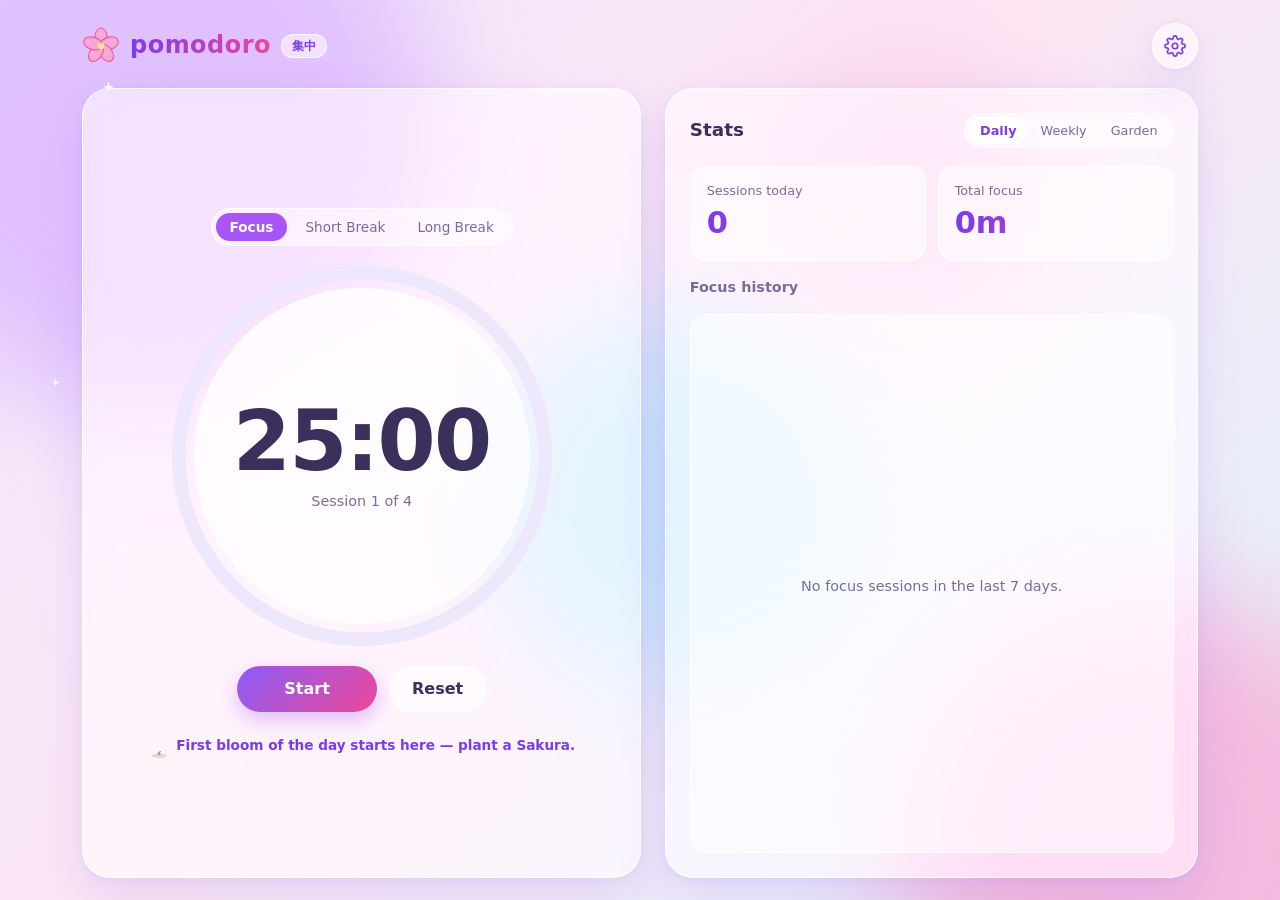
==== commit 78047d0a: "Sakura Garden reward system and smart coach messages - Garden: a plant grows during focus (seed → sp" ====
--- a/index.html
+++ b/index.html
@@ -23,6 +23,73 @@
     </div>
   </div>
 
+  <!-- Garden plant sprite: 5 growth stages + wilted, reused with <use>. Colors come from CSS variables
+       (--flower, --leaf, …) set on the outer <svg class="plant flower-…">, so one drawing serves every flower. -->
+  <svg class="sprite" aria-hidden="true" focusable="false">
+    <symbol id="plant-seed" viewBox="0 0 40 48">
+      <ellipse class="p-soil" cx="20" cy="44" rx="14" ry="4"/>
+      <ellipse class="p-seed" cx="20" cy="40.5" rx="3.4" ry="2.5"/>
+      <path class="p-stem" d="M20 38.5 q1 -2 2.5 -2.5"/>
+    </symbol>
+    <symbol id="plant-sprout" viewBox="0 0 40 48">
+      <ellipse class="p-soil" cx="20" cy="44" rx="14" ry="4"/>
+      <path class="p-stem" d="M20 43 V33"/>
+      <path class="p-leaf" d="M20 35 C15 35 13 32 13 29 C17 29 20 31 20 35Z"/>
+      <path class="p-leaf" d="M20 34 C25 34 27 31 27 28 C23 28 20 30 20 34Z"/>
+    </symbol>
+    <symbol id="plant-leaves" viewBox="0 0 40 48">
+      <ellipse class="p-soil" cx="20" cy="44" rx="14" ry="4"/>
+      <path class="p-stem" d="M20 43 V22"/>
+      <path class="p-leaf" d="M20 38 C13 38 10 34 10 29 C16 29 20 33 20 38Z"/>
+      <path class="p-leaf" d="M20 31 C27 31 30 27 30 22 C24 22 20 26 20 31Z"/>
+      <path class="p-leaf" d="M20 24 C16 24 14.5 21.5 14.5 19 C17.5 19 20 21 20 24Z"/>
+    </symbol>
+    <symbol id="plant-bud" viewBox="0 0 40 48">
+      <ellipse class="p-soil" cx="20" cy="44" rx="14" ry="4"/>
+      <path class="p-stem" d="M20 43 V17"/>
+      <path class="p-leaf" d="M20 38 C13 38 10 34 10 29 C16 29 20 33 20 38Z"/>
+      <path class="p-leaf" d="M20 31 C27 31 30 27 30 22 C24 22 20 26 20 31Z"/>
+      <path class="p-petal" d="M20 5 C25.5 9 25.5 15.5 20 18 C14.5 15.5 14.5 9 20 5Z"/>
+      <path class="p-leaf" d="M15.5 15 C17.5 18.5 22.5 18.5 24.5 15 C23 20.5 17 20.5 15.5 15Z"/>
+    </symbol>
+    <symbol id="plant-bloom" viewBox="0 0 40 48">
+      <ellipse class="p-soil" cx="20" cy="44" rx="14" ry="4"/>
+      <path class="p-stem" d="M20 43 V19"/>
+      <path class="p-leaf" d="M20 38 C13 38 10 34 10 29 C16 29 20 33 20 38Z"/>
+      <path class="p-leaf" d="M20 31 C27 31 30 27 30 22 C24 22 20 26 20 31Z"/>
+      <g transform="translate(20 12)">
+        <ellipse class="p-petal" rx="4.6" ry="6.6" cy="-5.6"/>
+        <ellipse class="p-petal" rx="4.6" ry="6.6" cy="-5.6" transform="rotate(72)"/>
+        <ellipse class="p-petal" rx="4.6" ry="6.6" cy="-5.6" transform="rotate(144)"/>
+        <ellipse class="p-petal" rx="4.6" ry="6.6" cy="-5.6" transform="rotate(216)"/>
+        <ellipse class="p-petal" rx="4.6" ry="6.6" cy="-5.6" transform="rotate(288)"/>
+        <circle class="p-center" r="3.2"/>
+      </g>
+    </symbol>
+    <symbol id="plant-wilted" viewBox="0 0 40 48">
+      <ellipse class="p-soil" cx="20" cy="44" rx="14" ry="4"/>
+      <path class="p-stem" d="M20 43 C20 33 22 25 29 23"/>
+      <path class="p-leaf" d="M20 39 C14 40 11 38 9 34 C14 33 18 35 20 39Z"/>
+      <path class="p-leaf" d="M21 33 C26 35 29 34 31 31 C27 29 23 30 21 33Z"/>
+      <g transform="translate(30 27) rotate(160) scale(0.8)">
+        <ellipse class="p-petal" rx="4.6" ry="6.6" cy="-5.6"/>
+        <ellipse class="p-petal" rx="4.6" ry="6.6" cy="-5.6" transform="rotate(90)"/>
+        <ellipse class="p-petal" rx="4.6" ry="6.6" cy="-5.6" transform="rotate(270)"/>
+        <circle class="p-center" r="3.2"/>
+      </g>
+    </symbol>
+    <symbol id="icon-petal" viewBox="-20 -20 40 40">
+      <g class="sakura-petals">
+        <ellipse rx="6.5" ry="10" cy="-9"/>
+        <ellipse rx="6.5" ry="10" cy="-9" transform="rotate(72)"/>
+        <ellipse rx="6.5" ry="10" cy="-9" transform="rotate(144)"/>
+        <ellipse rx="6.5" ry="10" cy="-9" transform="rotate(216)"/>
+        <ellipse rx="6.5" ry="10" cy="-9" transform="rotate(288)"/>
+      </g>
+      <circle class="sakura-center" r="3.5"/>
+    </symbol>
+  </svg>
+
   <div class="app" data-mode="focus">
     <!-- Top bar: brand + settings drop-down -->
     <header class="topbar">
@@ -37,7 +104,7 @@
           </g>
           <circle class="sakura-center" r="3.5"/>
         </svg>
-        <h1>pomodoro</h1>
+        <h1 class="gradient-text">pomodoro</h1>
         <span class="brand-tag" lang="ja">集中</span>
       </div>
 
@@ -134,7 +201,37 @@
                 </div>
               </details>
 
-              <!-- Row 3: data -->
+              <!-- Row 3: garden -->
+              <details class="setting-row" name="settings">
+                <summary>
+                  <span class="row-icon" aria-hidden="true">
+                    <svg viewBox="0 0 24 24" focusable="false"><path d="M12 21v-8M12 13c-4 0-6-2.5-6-6 3.5 0 6 2 6 6zM12 15c3.5 0 5.5-2 5.5-5-3 0-5.5 2-5.5 5z"/><path d="M7 21h10"/></svg>
+                  </span>
+                  <span class="row-text">
+                    <span class="row-title">Garden</span>
+                    <span id="gardenSummary" class="row-summary">On · 0 petals · growing Sakura</span>
+                  </span>
+                  <span class="row-chevron" aria-hidden="true"></span>
+                </summary>
+                <div class="row-body">
+                  <label class="switch">
+                    <input type="checkbox" id="gardenEnabled" checked>
+                    <span class="switch-track" aria-hidden="true"></span>
+                    <span>Show garden and messages</span>
+                  </label>
+
+                  <fieldset id="flowerPicker" class="flower-picker">
+                    <legend>Next flower to grow</legend>
+                  </fieldset>
+
+                  <div>
+                    <button type="button" id="unlockFlower" class="btn">Unlock Tulip · 100 petals</button>
+                  </div>
+                  <p class="hint">Earn 1 petal per focus minute. Pausing never hurts your plant; resetting after the first minute wilts it.</p>
+                </div>
+              </details>
+
+              <!-- Row 4: data -->
               <details class="setting-row" name="settings">
                 <summary>
                   <span class="row-icon" aria-hidden="true">
@@ -147,9 +244,10 @@
                   <span class="row-chevron" aria-hidden="true"></span>
                 </summary>
                 <div class="row-body">
-                  <p class="hint">Your focus history is stored only in this browser. Clearing it cannot be undone.</p>
-                  <div>
+                  <p class="hint">Your focus history and garden are stored only in this browser. Clearing cannot be undone.</p>
+                  <div class="data-actions">
                     <button type="button" id="clearHistory" class="btn btn-danger">Clear focus history</button>
+                    <button type="button" id="resetGarden" class="btn btn-danger">Reset garden</button>
                   </div>
                 </div>
               </details>
@@ -192,6 +290,11 @@
         </div>
 
         <p id="blockStatus" class="block-status" hidden></p>
+        <!-- Smart message from the garden (set by app.js) -->
+        <p id="coach" class="coach">
+          <svg class="plant flower-sakura" viewBox="0 0 40 48" aria-hidden="true" focusable="false"><use href="#plant-seed"/></svg>
+          <span id="coachText">Plant a Sakura — 25 min to full bloom</span>
+        </p>
         <p id="status" class="visually-hidden" aria-live="polite"></p>
       </section>
 
@@ -201,17 +304,18 @@
           <div class="toggle" role="group" aria-label="History range">
             <button type="button" class="toggle-btn" data-range="daily" aria-pressed="true">Daily</button>
             <button type="button" class="toggle-btn" data-range="weekly" aria-pressed="false">Weekly</button>
+            <button type="button" id="gardenToggle" class="toggle-btn" data-range="garden" aria-pressed="false">Garden</button>
           </div>
         </div>
 
         <div class="tiles">
           <div class="tile">
             <span class="tile-label">Sessions today</span>
-            <span id="todayCount" class="tile-value">0</span>
+            <span id="todayCount" class="tile-value gradient-text">0</span>
           </div>
           <div class="tile">
             <span class="tile-label">Total focus</span>
-            <span id="totalFocus" class="tile-value">0m</span>
+            <span id="totalFocus" class="tile-value gradient-text">0m</span>
           </div>
         </div>
 
@@ -219,6 +323,30 @@
         <div id="chart" class="chart" role="img" aria-labelledby="chart-heading">
           <p class="chart-empty">No sessions yet — finish a focus session to see your history.</p>
         </div>
+
+        <!-- Garden view (filled by app.js) -->
+        <div id="gardenPanel" class="garden" hidden>
+          <div class="garden-head">
+            <h3 class="chart-title">Your garden</h3>
+            <span class="petal-count">
+              <svg aria-hidden="true" focusable="false"><use href="#icon-petal"/></svg>
+              <span id="petalCount">0</span> petals
+            </span>
+          </div>
+
+          <div class="garden-bed">
+            <div class="garden-now">
+              <svg id="livePlant" class="plant flower-sakura" viewBox="0 0 40 48" aria-hidden="true" focusable="false"><use href="#plant-seed"/></svg>
+              <p class="garden-now-text">
+                <strong>Growing now</strong>
+                <span id="liveStage">Sakura · ready to plant</span>
+                <span id="gardenSummaryLine" class="garden-summary">0 blooms this week</span>
+              </p>
+            </div>
+
+            <ul id="gardenRow" class="garden-row" aria-label="Plants from the last 7 days, newest first"></ul>
+          </div>
+        </div>
       </section>
     </main>
   </div>
@@ -226,6 +354,7 @@
   <script defer src="js/storage.js"></script>
   <script defer src="js/timer.js"></script>
   <script defer src="js/stats.js"></script>
+  <script defer src="js/garden.js"></script>
   <script defer src="js/blocker.js"></script>
   <script defer src="js/app.js"></script>
 </body>
--- a/css/style.css
+++ b/css/style.css
@@ -37,6 +37,46 @@
 
   --success: #0f766e;
   --danger: #e11d48;
+  --danger-tint: rgb(225 29 72 / 0.08);
+
+  /* Shared gradients and effect colors */
+  --gradient-brand: linear-gradient(135deg, var(--primary), var(--sakura));
+  --gradient-text: linear-gradient(90deg, var(--primary-strong), var(--sakura));
+  --on-gradient: #ffffff;
+  --icon-tint: linear-gradient(135deg, rgb(168 85 247 / 0.16), rgb(236 72 153 / 0.16));
+  --sakura-center: #fde68a;
+  --sparkle-glow: rgb(255 255 255 / 0.9);
+  --btn-glow: rgb(168 85 247 / 0.35);
+  --ring-glow: rgb(236 72 153 / 0.35);
+  --face-highlight: rgb(255 255 255 / 0.5);
+  --row-highlight: rgb(255 255 255 / 0.35);
+  --bar-from: #c4b5fd;
+  --bar-to: #e9d5ff;
+
+  /* Garden plants */
+  --soil: #ead7cf;
+  --seed: #c69c7c;
+  --stem: #5fb889;
+  --leaf: #9fe0b8;
+  --leaf-edge: #5fb889;
+  --wilt: #cbbcb3;
+  --wilt-edge: #a8968b;
+  --flower-sakura: #f9a8d4;
+  --flower-sakura-edge: #ec4899;
+  --flower-sakura-center: #fde68a;
+  --flower-tulip: #fda4af;
+  --flower-tulip-edge: #f43f5e;
+  --flower-tulip-center: #fb7185;
+  --flower-sunflower: #fde047;
+  --flower-sunflower-edge: #eab308;
+  --flower-sunflower-center: #a16207;
+  --flower-lotus: #ddd6fe;
+  --flower-lotus-edge: #a78bfa;
+  --flower-lotus-center: #fef3c7;
+  --flower-moonflower: #e0f2fe;
+  --flower-moonflower-edge: #7dd3fc;
+  --flower-moonflower-center: #bae6fd;
+  --bed: linear-gradient(to bottom, transparent 62%, rgb(234 215 207 / 0.55) 62%);
 
   --radius: 28px;
   --radius-sm: 16px;
@@ -76,6 +116,20 @@
 
     --success: #5eead4;
     --danger: #fb7185;
+    --danger-tint: rgb(251 113 133 / 0.12);
+    --row-highlight: rgb(255 255 255 / 0.04);
+    --bar-from: #7c3aed;
+    --bar-to: #c4b5fd;
+
+    --soil: #4a3a5e;
+    --seed: #b08a6c;
+    --stem: #6ee7b7;
+    --leaf: #34a37a;
+    --leaf-edge: #6ee7b7;
+    --wilt: #6b5f72;
+    --wilt-edge: #8f8197;
+    --flower-moonflower: #c7e6fb;
+    --bed: linear-gradient(to bottom, transparent 62%, rgb(74 58 94 / 0.55) 62%);
 
     --shadow: 0 2px 8px rgb(0 0 0 / 0.3), 0 20px 50px rgb(0 0 0 / 0.35);
   }
@@ -161,7 +215,7 @@
   height: 12px;
   background: var(--sparkle);
   clip-path: polygon(50% 0, 60% 40%, 100% 50%, 60% 60%, 50% 100%, 40% 60%, 0 50%, 40% 40%);
-  filter: drop-shadow(0 0 4px rgb(255 255 255 / 0.9));
+  filter: drop-shadow(0 0 4px var(--sparkle-glow));
   animation: twinkle 3.2s ease-in-out infinite;
 }
 .sparkles span:nth-child(1)  { top: 9%;  left: 8%;  }
@@ -243,6 +297,14 @@
   backdrop-filter: blur(18px) saturate(150%);
 }
 
+/* Gradient text (brand title, stat numbers, blocked-page title) */
+.gradient-text {
+  background: var(--gradient-text);
+  -webkit-background-clip: text;
+  background-clip: text;
+  color: transparent;
+}
+
 /* ==========================================================================
    Top bar
    ========================================================================== */
@@ -265,17 +327,13 @@
   animation: spin-slow 40s linear infinite;
 }
 .sakura-petals ellipse { fill: var(--sakura-soft); stroke: var(--sakura); stroke-width: 1; }
-.sakura-center { fill: #fde68a; }
+.sakura-center { fill: var(--sakura-center); }
 @keyframes spin-slow { to { transform: rotate(360deg); } }
 
 .brand h1 {
   font-size: 1.5rem;
   font-weight: 800;
   letter-spacing: 0.02em;
-  background: linear-gradient(90deg, var(--primary-strong), var(--sakura));
-  -webkit-background-clip: text;
-  background-clip: text;
-  color: transparent;
 }
 .brand-tag {
   font-size: 0.75rem;
@@ -375,21 +433,23 @@
 }
 .btn:hover { transform: translateY(-1px); background: var(--glass-strong); }
 .btn:active { transform: translateY(0); }
+.btn:disabled,
+.btn:disabled:hover { cursor: not-allowed; transform: none; opacity: 0.6; border-style: dashed; background: transparent; }
 
 .btn-primary {
-  background: linear-gradient(135deg, var(--primary), var(--sakura));
+  background: var(--gradient-brand);
   border-color: transparent;
-  color: #ffffff;
-  box-shadow: 0 8px 20px rgb(168 85 247 / 0.35);
-}
-.btn-primary:hover { background: linear-gradient(135deg, var(--primary), var(--sakura)); filter: brightness(1.06); }
+  color: var(--on-gradient);
+  box-shadow: 0 8px 20px var(--btn-glow);
+}
+.btn-primary:hover { background: var(--gradient-brand); filter: brightness(1.06); }
 
 .btn-danger {
   color: var(--danger);
   border-color: currentColor;
   background: transparent;
 }
-.btn-danger:hover { background: rgb(225 29 72 / 0.08); }
+.btn-danger:hover { background: var(--danger-tint); }
 
 /* ==========================================================================
    Timer card (progress ring)
@@ -440,9 +500,9 @@
   inset: 0;
   border-radius: 50%;
   background: conic-gradient(var(--accent) 0, var(--sakura) var(--p, 0%), var(--track) var(--p, 0%) 100%);
-  -webkit-mask: radial-gradient(farthest-side, transparent calc(100% - 14px), #000 calc(100% - 13px));
-  mask: radial-gradient(farthest-side, transparent calc(100% - 14px), #000 calc(100% - 13px));
-  filter: drop-shadow(0 0 10px rgb(236 72 153 / 0.35));
+  -webkit-mask: radial-gradient(farthest-side, transparent calc(100% - 14px), black calc(100% - 13px));
+  mask: radial-gradient(farthest-side, transparent calc(100% - 14px), black calc(100% - 13px)); /* mask alpha only */
+  filter: drop-shadow(0 0 10px var(--ring-glow));
   transition: background 0.25s linear;
 }
 .ring-face {
@@ -455,7 +515,7 @@
   justify-content: center;
   background: radial-gradient(circle at 35% 30%, var(--glass-strong), var(--glass));
   border: 1px solid var(--glass-border);
-  box-shadow: inset 0 2px 20px rgb(255 255 255 / 0.5);
+  box-shadow: inset 0 2px 20px var(--face-highlight);
 }
 
 .time {
@@ -490,6 +550,63 @@
   font-weight: 700;
 }
 
+/* Smart message under the controls (garden coach) */
+.coach {
+  margin: 0;
+  max-width: 100%;
+  display: flex;
+  align-items: center;
+  gap: 6px;
+  color: var(--primary-strong);
+  font-size: 0.85rem;
+  font-weight: 600;
+}
+.coach .plant { width: 22px; height: 26px; }
+.coach span {
+  min-width: 0;
+  overflow: hidden;
+  text-overflow: ellipsis;
+  white-space: nowrap;
+}
+
+/* ==========================================================================
+   Garden plants (inline SVG sprite in index.html, reused with <use>)
+   ========================================================================== */
+.sprite { position: absolute; width: 0; height: 0; overflow: hidden; }
+
+.plant {
+  flex: none;
+  overflow: visible;
+  --flower: var(--flower-sakura);
+  --flower-edge: var(--flower-sakura-edge);
+  --flower-center: var(--flower-sakura-center);
+}
+.flower-tulip      { --flower: var(--flower-tulip);      --flower-edge: var(--flower-tulip-edge);      --flower-center: var(--flower-tulip-center); }
+.flower-sunflower  { --flower: var(--flower-sunflower);  --flower-edge: var(--flower-sunflower-edge);  --flower-center: var(--flower-sunflower-center); }
+.flower-lotus      { --flower: var(--flower-lotus);      --flower-edge: var(--flower-lotus-edge);      --flower-center: var(--flower-lotus-center); }
+.flower-moonflower { --flower: var(--flower-moonflower); --flower-edge: var(--flower-moonflower-edge); --flower-center: var(--flower-moonflower-center); }
+.plant.is-wilted {
+  --flower: var(--wilt);
+  --flower-edge: var(--wilt-edge);
+  --flower-center: var(--wilt-edge);
+  --leaf: var(--wilt);
+  --leaf-edge: var(--wilt-edge);
+  --stem: var(--wilt-edge);
+}
+
+.p-soil   { fill: var(--soil); }
+.p-seed   { fill: var(--seed); }
+.p-stem   { fill: none; stroke: var(--stem); stroke-width: 2.4; stroke-linecap: round; }
+.p-leaf   { fill: var(--leaf); stroke: var(--leaf-edge); stroke-width: 0.8; }
+.p-petal  { fill: var(--flower); stroke: var(--flower-edge); stroke-width: 0.8; }
+.p-center { fill: var(--flower-center); }
+
+.plant.is-growing { transform-origin: 50% 92%; animation: sway 4s ease-in-out infinite; }
+@keyframes sway {
+  0%, 100% { transform: rotate(-2.5deg); }
+  50%      { transform: rotate(2.5deg); }
+}
+
 /* ==========================================================================
    Stats card
    ========================================================================== */
@@ -525,10 +642,6 @@
   font-size: clamp(1.3rem, 3.4vh, 1.9rem);
   font-weight: 800;
   font-variant-numeric: tabular-nums;
-  background: linear-gradient(90deg, var(--primary-strong), var(--sakura));
-  -webkit-background-clip: text;
-  background-clip: text;
-  color: transparent;
 }
 
 .chart-title { font-size: 0.9rem; color: var(--muted); font-weight: 600; }
@@ -593,14 +706,11 @@
   width: 100%;
   height: var(--h, 0%);
   min-height: 4px;
-  background: linear-gradient(to top, #c4b5fd, #e9d5ff);
+  background: linear-gradient(to top, var(--bar-from), var(--bar-to));
   border-radius: 999px;
   transition: height 0.4s ease;
 }
 .bar-col.is-current .bar { background: linear-gradient(to top, var(--sakura), var(--sakura-soft)); }
-@media (prefers-color-scheme: dark) {
-  .bar { background: linear-gradient(to top, #7c3aed, #c4b5fd); }
-}
 .bar-value,
 .bar-label {
   font-size: 0.72rem;
@@ -610,6 +720,94 @@
 }
 .bar-col.is-current .bar-label { color: var(--sakura); font-weight: 700; }
 
+/* Garden view (third stats toggle; same area as the chart) */
+.garden {
+  flex: 1;
+  min-height: 0;
+  display: flex;
+  flex-direction: column;
+  gap: clamp(8px, 1.6vh, 14px);
+}
+.garden-head {
+  display: flex;
+  align-items: center;
+  justify-content: space-between;
+  gap: 8px;
+}
+.petal-count {
+  display: inline-flex;
+  align-items: center;
+  gap: 5px;
+  padding: 3px 10px;
+  border-radius: 999px;
+  background: var(--panel);
+  border: 1px solid var(--glass-border);
+  color: var(--sakura);
+  font-size: 0.8rem;
+  font-weight: 700;
+  font-variant-numeric: tabular-nums;
+}
+.petal-count svg { width: 14px; height: 14px; }
+
+.garden-bed {
+  flex: 1;
+  min-height: 0;
+  overflow: hidden;
+  display: flex;
+  flex-direction: column;
+  justify-content: space-between;
+  gap: 8px;
+  padding: clamp(10px, 1.8vh, 16px) 14px;
+  background: var(--panel);
+  border: 1px solid var(--glass-border);
+  border-radius: var(--radius-sm);
+}
+.garden-now {
+  flex: 1;
+  min-height: 0;
+  display: flex;
+  align-items: center;
+  justify-content: center;
+  gap: clamp(12px, 2.4vw, 28px);
+}
+.garden-now .plant {
+  width: clamp(40px, 13vh, 110px);
+  height: clamp(48px, 15.6vh, 132px);
+}
+.garden-now-text {
+  margin: 0;
+  display: flex;
+  flex-direction: column;
+  font-size: 0.85rem;
+  color: var(--muted);
+}
+.garden-now-text strong { color: var(--text); font-size: 0.95rem; }
+
+/* Newest plant first in the DOM, shown on the right; the oldest are clipped on the left */
+.garden-row {
+  list-style: none;
+  margin: 0;
+  padding: 0 4px;
+  display: flex;
+  flex-direction: row-reverse;
+  justify-content: flex-start;
+  gap: 2px;
+  overflow: hidden;
+  background: var(--bed);
+  border-radius: 0 0 12px 12px;
+}
+.garden-row li { flex: none; display: flex; }
+.garden-row .garden-empty {
+  flex: 1;
+  justify-content: center;
+  padding: 8px 0 10px;
+  color: var(--muted);
+  font-size: 0.8rem;
+}
+.garden-row .plant { width: 30px; height: 36px; }
+
+.garden-now-text .garden-summary { margin-top: 4px; font-size: 0.78rem; }
+
 /* ==========================================================================
    Settings card contents — expandable rows
    ========================================================================== */
@@ -638,12 +836,8 @@
 }
 .setting-row > summary::-webkit-details-marker { display: none; }
 .setting-row > summary:hover,
-.setting-row[open] > summary { background: rgb(255 255 255 / 0.35); }
+.setting-row[open] > summary { background: var(--row-highlight); }
 .setting-row > summary:focus-visible { outline-offset: -3px; }
-@media (prefers-color-scheme: dark) {
-  .setting-row > summary:hover,
-  .setting-row[open] > summary { background: rgb(255 255 255 / 0.04); }
-}
 
 .row-icon {
   flex: none;
@@ -652,7 +846,7 @@
   border-radius: 12px;
   display: grid;
   place-items: center;
-  background: linear-gradient(135deg, rgb(168 85 247 / 0.16), rgb(236 72 153 / 0.16));
+  background: var(--icon-tint);
   color: var(--primary-strong);
 }
 .row-icon svg {
@@ -712,8 +906,8 @@
   font-weight: 800;
   padding: 2px 8px;
   border-radius: 999px;
-  background: linear-gradient(135deg, var(--primary), var(--sakura));
-  color: #ffffff;
+  background: var(--gradient-brand);
+  color: var(--on-gradient);
   text-transform: uppercase;
   letter-spacing: 0.04em;
 }
@@ -777,8 +971,8 @@
   white-space: nowrap;
 }
 .segmented input:checked + span {
-  background: linear-gradient(135deg, var(--primary), var(--sakura));
-  color: #ffffff;
+  background: var(--gradient-brand);
+  color: var(--on-gradient);
   font-weight: 700;
 }
 .segmented input:focus-visible + span {
@@ -803,6 +997,79 @@
   flex-direction: column;
   gap: 8px;
 }
+/* Garden settings row */
+.switch {
+  display: flex;
+  align-items: center;
+  gap: 10px;
+  font-size: 0.9rem;
+  font-weight: 600;
+  cursor: pointer;
+}
+.switch input { position: absolute; opacity: 0; pointer-events: none; }
+.switch-track {
+  position: relative;
+  width: 38px;
+  height: 22px;
+  flex: none;
+  border-radius: 999px;
+  background: var(--track);
+  border: 1px solid var(--border);
+  transition: background 0.2s ease;
+}
+.switch-track::after {
+  content: "";
+  position: absolute;
+  top: 2px;
+  left: 2px;
+  width: 16px;
+  height: 16px;
+  border-radius: 50%;
+  background: var(--glass-strong);
+  transition: transform 0.2s ease;
+}
+.switch input:checked + .switch-track { background: var(--gradient-brand); border-color: transparent; }
+.switch input:checked + .switch-track::after { transform: translateX(16px); }
+.switch input:focus-visible + .switch-track { outline: 2px solid var(--primary); outline-offset: 2px; }
+
+.flower-picker {
+  margin: 0;
+  padding: 0;
+  border: 0;
+  display: grid;
+  grid-template-columns: repeat(5, minmax(0, 1fr));
+  gap: 6px;
+}
+.flower-picker legend {
+  padding: 0;
+  margin-bottom: 6px;
+  font-size: 0.85rem;
+  font-weight: 600;
+}
+.flower-option { position: relative; cursor: pointer; }
+.flower-option input { position: absolute; opacity: 0; pointer-events: none; }
+.flower-card {
+  display: flex;
+  flex-direction: column;
+  align-items: center;
+  gap: 2px;
+  padding: 8px 2px 6px;
+  border-radius: 12px;
+  background: var(--panel);
+  border: 1px solid var(--glass-border);
+  text-align: center;
+}
+.flower-card .plant { width: 30px; height: 36px; }
+.flower-name { font-size: 0.75rem; font-weight: 700; }
+.flower-cost { font-size: 0.68rem; color: var(--muted); white-space: nowrap; }
+.flower-option input:checked + .flower-card { border-color: var(--primary); background: var(--glass-strong); }
+.flower-option input:checked + .flower-card .flower-name { color: var(--primary-strong); }
+.flower-option input:focus-visible + .flower-card { outline: 2px solid var(--primary); outline-offset: 2px; }
+.flower-option.is-locked { cursor: default; }
+.flower-option.is-locked .plant { opacity: 0.45; filter: grayscale(0.6); }
+
+.data-actions { display: flex; flex-wrap: wrap; gap: 8px; }
+
 .form-error {
   margin: 0;
   min-height: 1.2em;
@@ -839,10 +1106,6 @@
 .blocked-card h1 {
   font-size: 1.8rem;
   font-weight: 800;
-  background: linear-gradient(90deg, var(--primary-strong), var(--sakura));
-  -webkit-background-clip: text;
-  background-clip: text;
-  color: transparent;
 }
 .blocked-card p { margin: 0 0 8px; color: var(--muted); }
 .blocked-card .blocked-ja {
@@ -863,6 +1126,15 @@
     grid-template-rows: auto minmax(0, 1fr);
   }
   .timer { --ring: min(34vh, 62vw, 300px); gap: clamp(8px, 1.6vh, 16px); }
+  /* Compact garden: same height as the chart; the coach icon still shows the live stage */
+  .garden { gap: 8px; }
+  .garden-bed { min-height: 70px; padding: 8px 12px; gap: 6px; }
+  .garden-now { flex: none; justify-content: flex-start; }
+  .garden-now .plant,
+  .garden-now-text .garden-summary { display: none; }
+  .garden-now-text { flex-direction: row; flex-wrap: wrap; gap: 0 6px; font-size: 0.8rem; }
+  .garden-now-text strong { font-size: 0.85rem; }
+  .garden-row .plant { width: 24px; height: 29px; }
 }
 @media (max-width: 480px) {
   .brand h1 { font-size: 1.25rem; }
